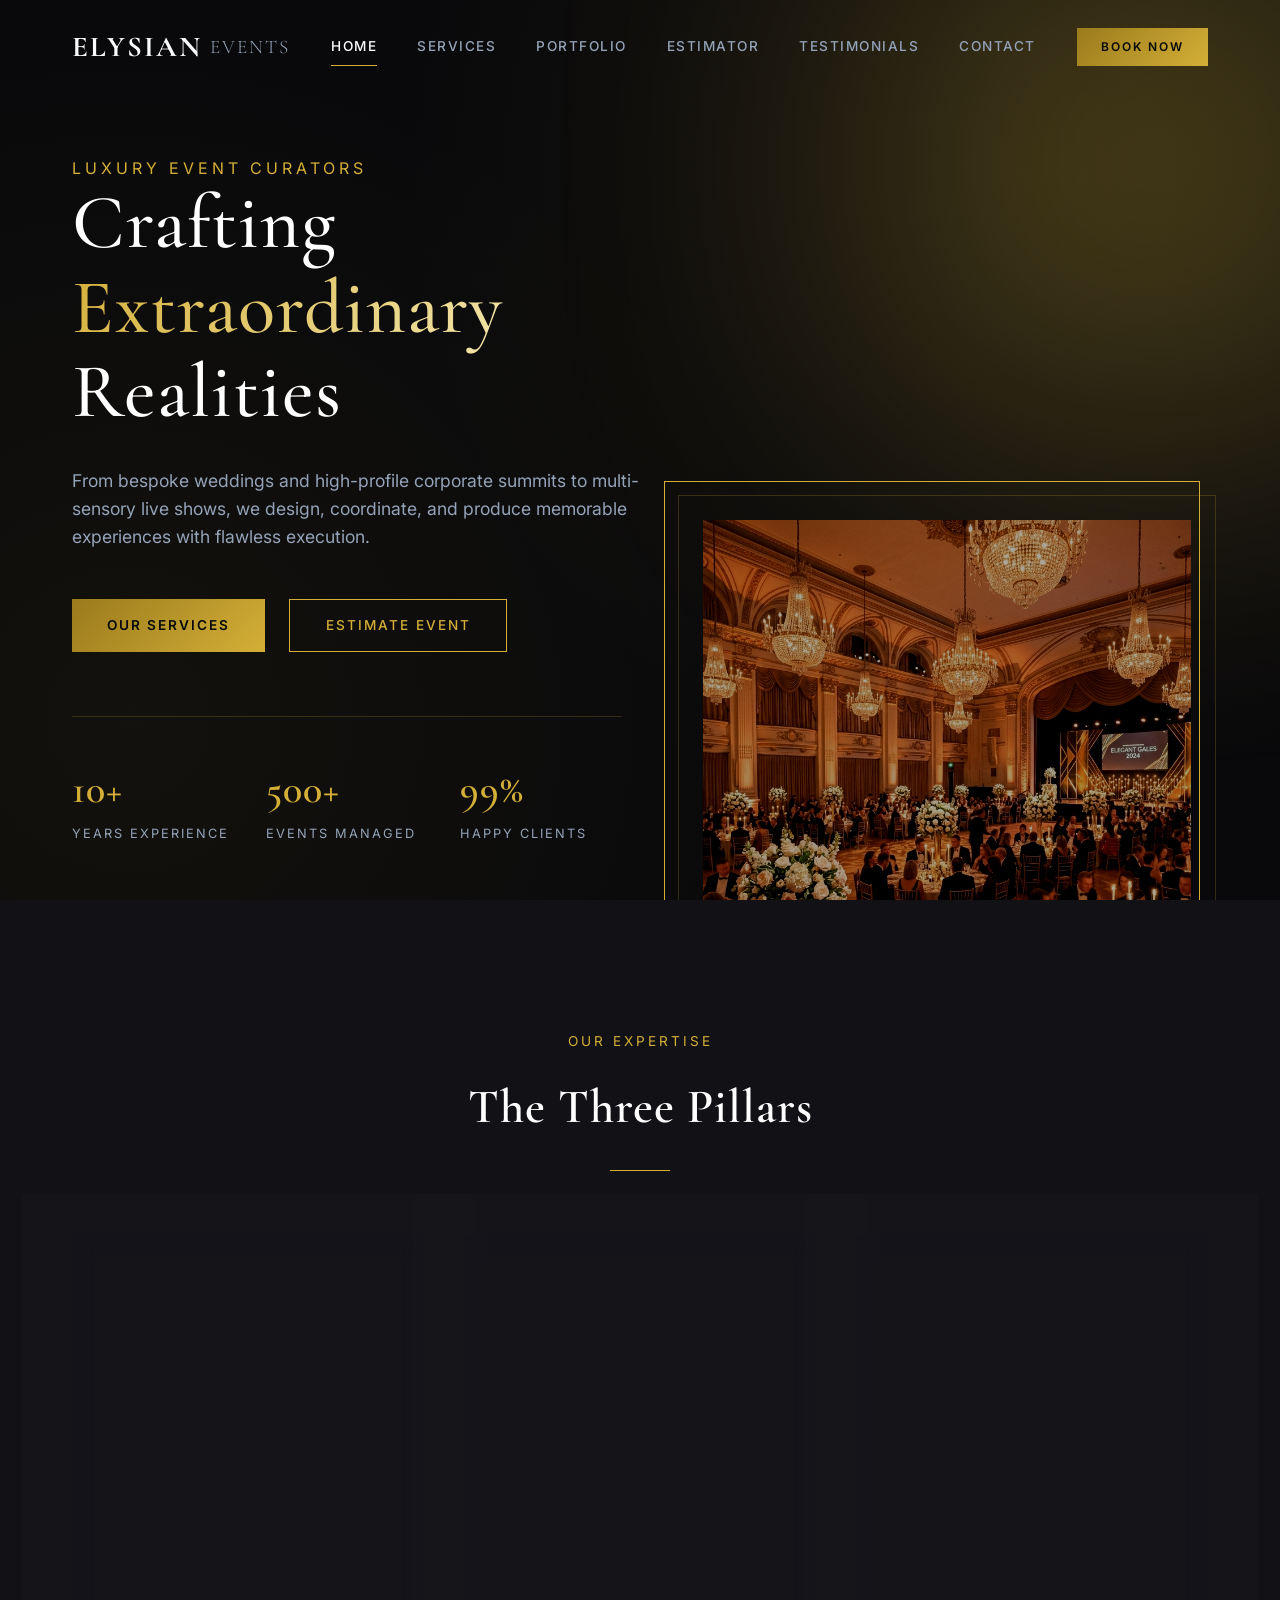
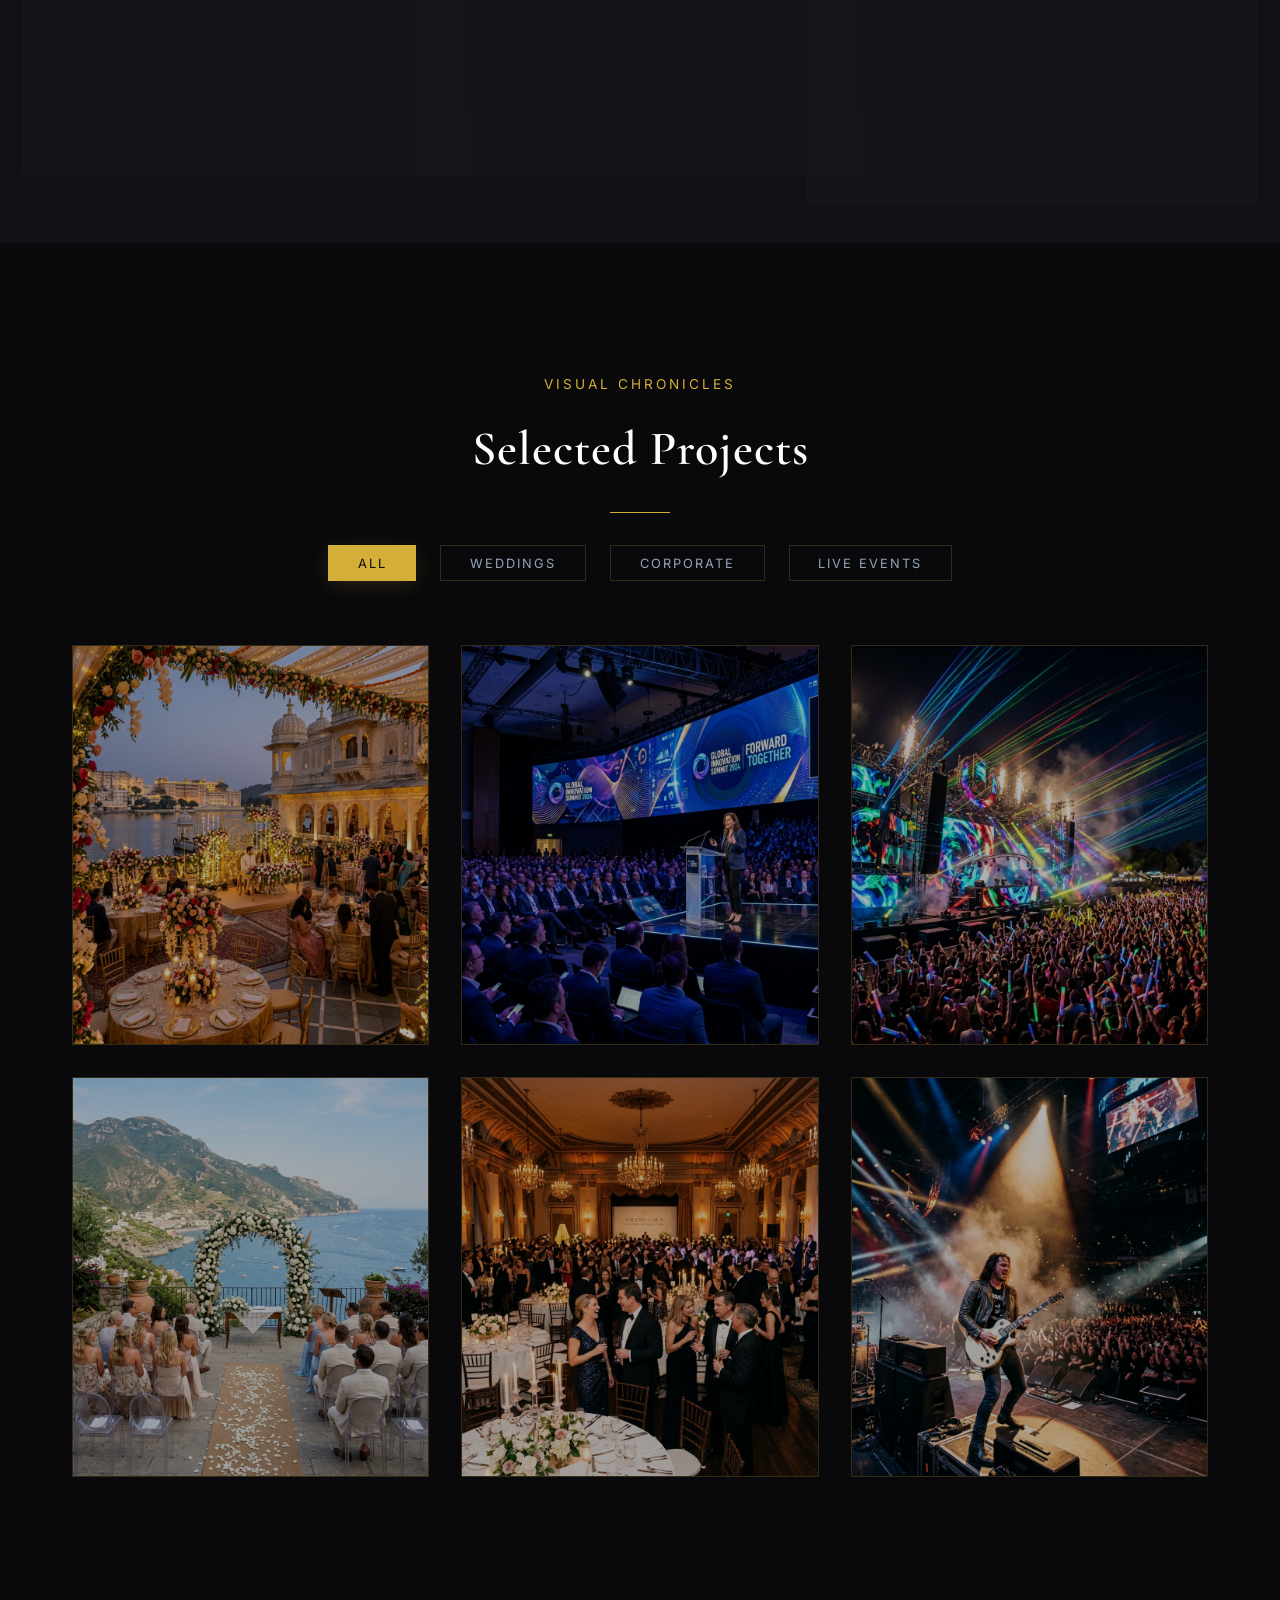
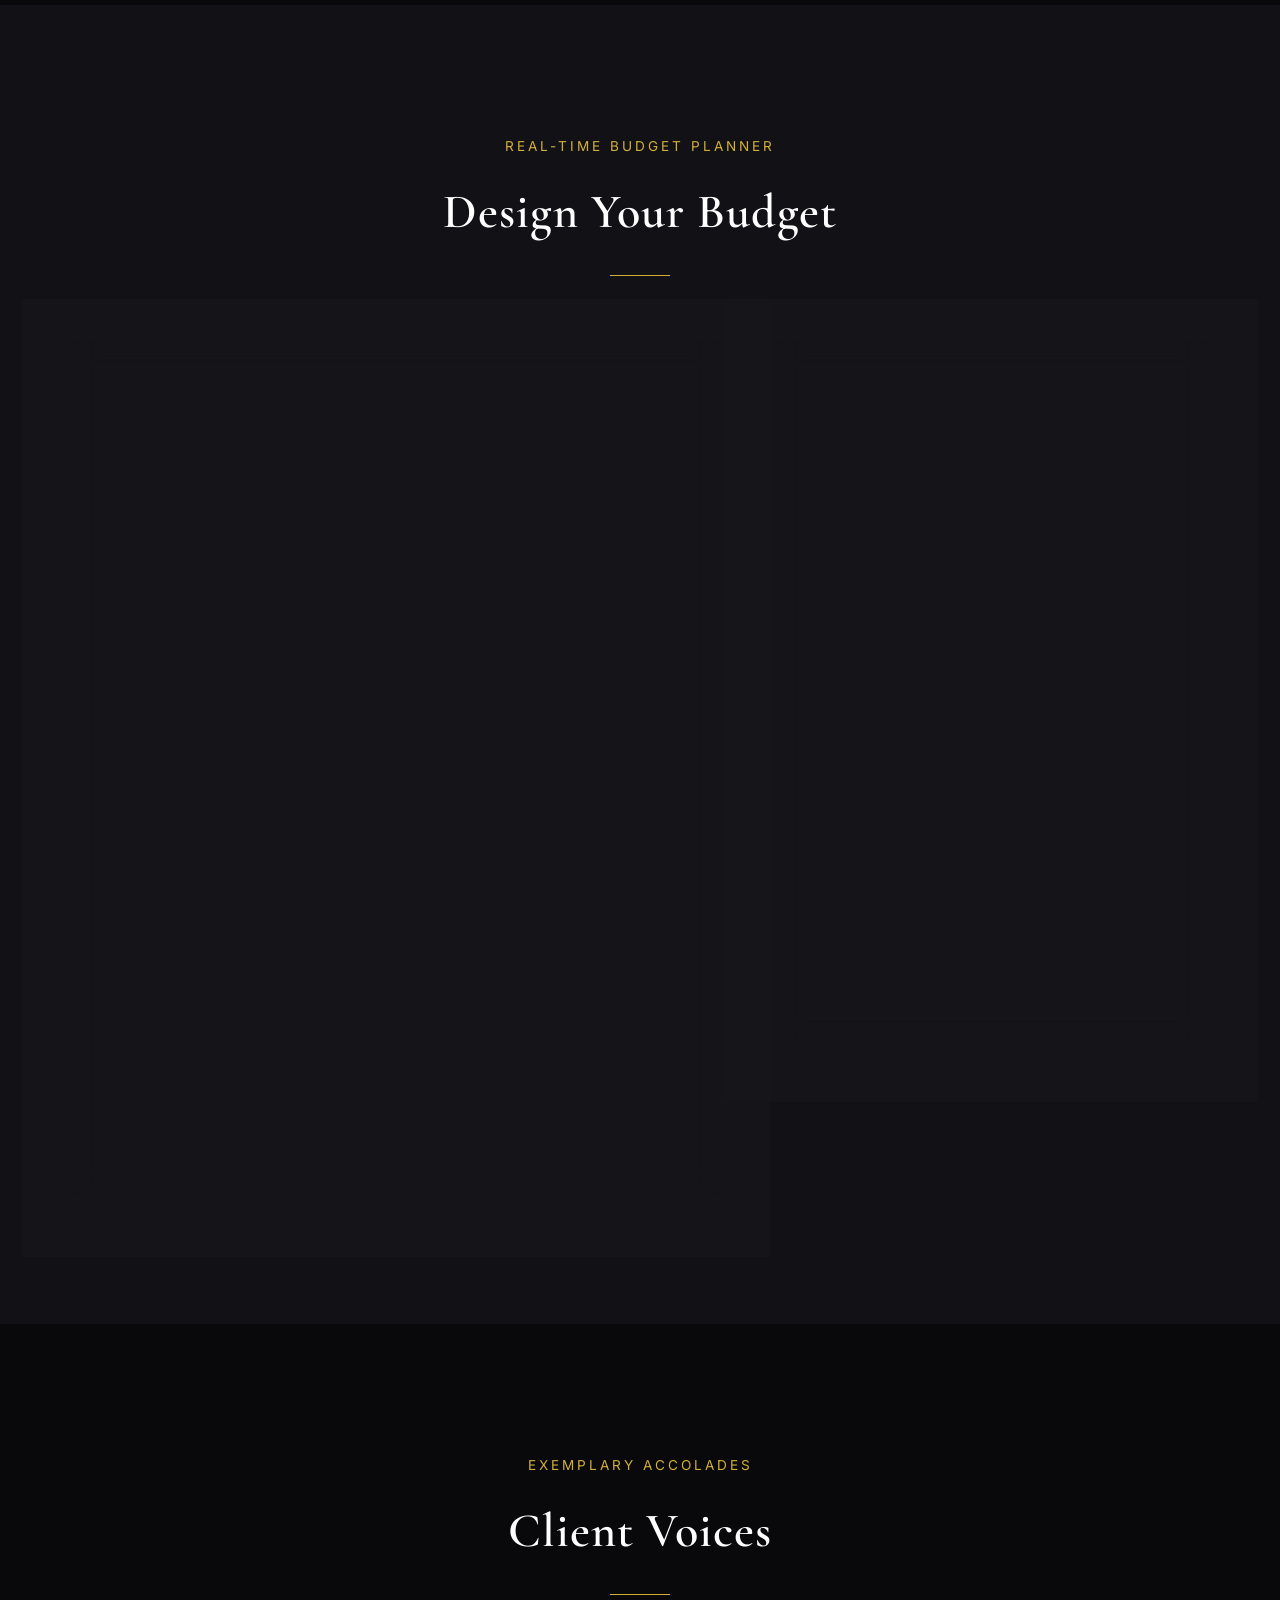
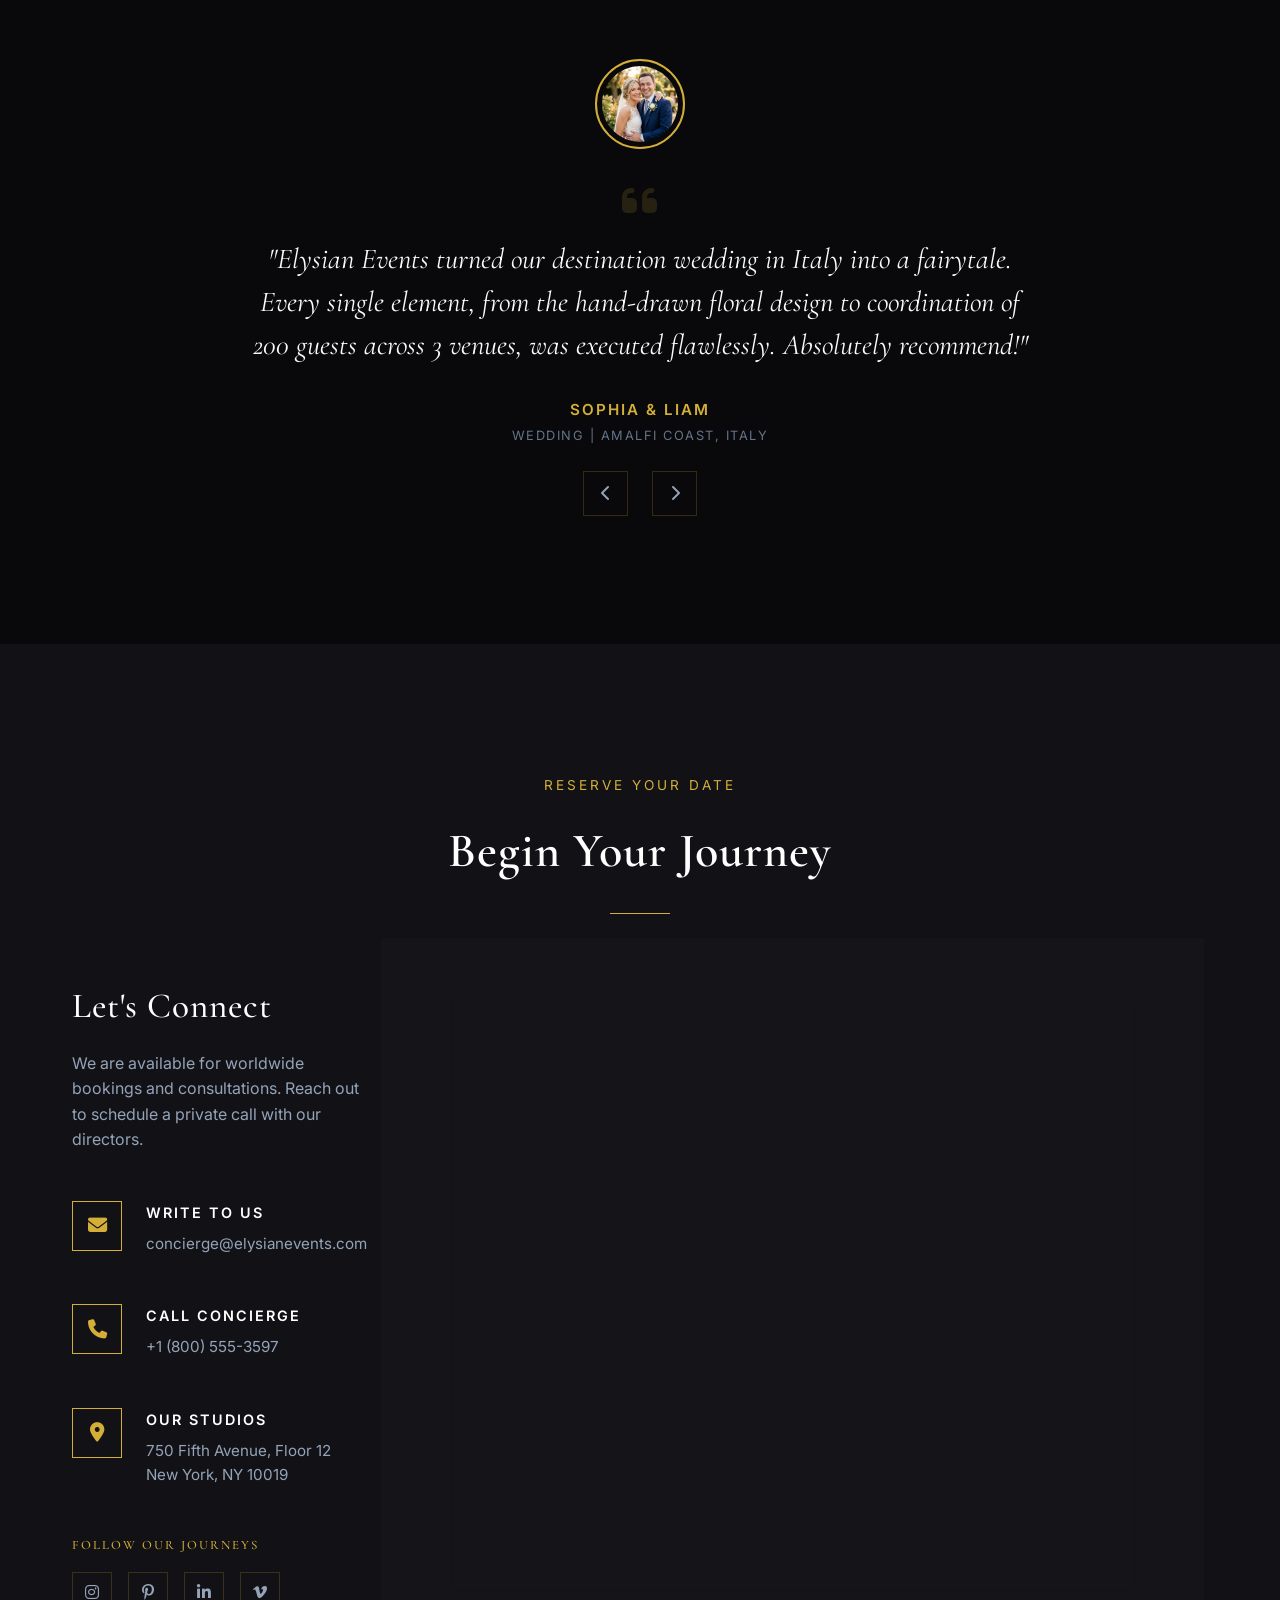
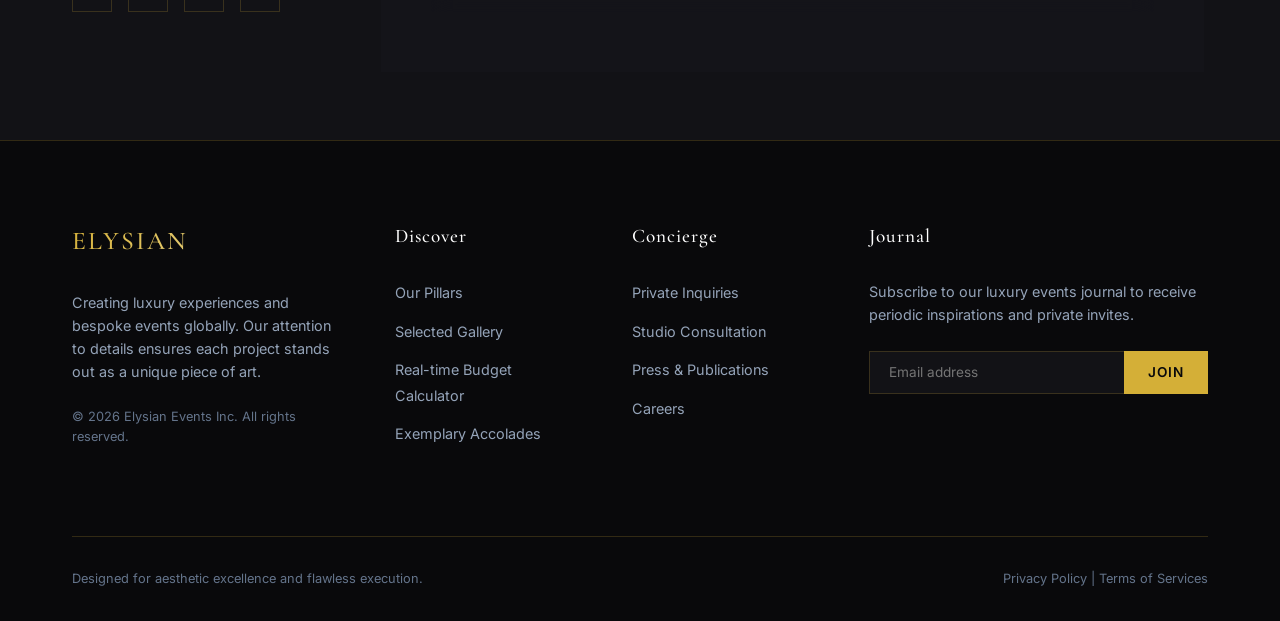
==== index.html @ 03d83622 "Initial commit of wedding website" ====
<!DOCTYPE html>
<html lang="en">
<head>
    <meta charset="UTF-8">
    <meta name="viewport" content="width=device-width, initial-scale=1.0">
    <meta name="description" content="Elysian Events - Premium, luxury event planning and production agency specializing in bespoke weddings, corporate summits, and high-energy live concerts.">
    <meta name="keywords" content="Luxury Wedding Planner, Corporate Event Management, Concert Producer, Live Events Agency, Event Planner, Premium Weddings">
    <meta name="author" content="Elysian Events">
    <title>Elysian Events | Luxury Event Production & Planning Agency</title>
    <!-- Font Awesome for premium icons -->
    <link rel="stylesheet" href="https://cdnjs.cloudflare.com/ajax/libs/font-awesome/6.4.0/css/all.min.css">
    <!-- Local CSS link -->
    <link rel="stylesheet" href="styles.css">
</head>
<body>

    <!-- 1. NAVIGATION BAR -->
    <nav class="navbar" id="main-navbar">
        <div class="container">
            <a href="#home" class="logo" id="nav-logo">
                ELYSIAN <span>EVENTS</span>
            </a>
            
            <div class="nav-links" id="desktop-nav-links">
                <a href="#home" class="nav-item active">Home</a>
                <a href="#services" class="nav-item">Services</a>
                <a href="#portfolio" class="nav-item">Portfolio</a>
                <a href="#estimator" class="nav-item">Estimator</a>
                <a href="#testimonials" class="nav-item">Testimonials</a>
                <a href="#contact" class="nav-item">Contact</a>
            </div>
            
            <div class="nav-actions">
                <a href="#contact" class="btn btn-primary" style="padding: 0.6rem 1.5rem; font-size: 0.75rem;" id="nav-cta-btn">Book Now</a>
                <div class="mobile-toggle" id="hamburger-menu" aria-label="Toggle Navigation Menu">
                    <span></span>
                    <span></span>
                    <span></span>
                </div>
            </div>
        </div>
    </nav>

    <!-- Mobile Menu Drawer Overlay -->
    <div class="nav-menu-mobile" id="mobile-menu-drawer">
        <a href="#home" class="mobile-nav-item">Home</a>
        <a href="#services" class="mobile-nav-item">Services</a>
        <a href="#portfolio" class="mobile-nav-item">Portfolio</a>
        <a href="#estimator" class="mobile-nav-item">Estimator</a>
        <a href="#testimonials" class="mobile-nav-item">Testimonials</a>
        <a href="#contact" class="mobile-nav-item">Contact</a>
    </div>

    <!-- 2. HERO SECTION -->
    <header id="home" class="hero">
        <div class="container">
            <div class="hero-content fade-in" id="hero-content-block">
                <span class="hero-subtitle">Luxury Event Curators</span>
                <h1 class="hero-title">Crafting <span class="gold-text">Extraordinary</span> Realities</h1>
                <p class="hero-description">
                    From bespoke weddings and high-profile corporate summits to multi-sensory live shows, we design, coordinate, and produce memorable experiences with flawless execution.
                </p>
                <div class="hero-buttons">
                    <a href="#services" class="btn btn-primary" id="hero-cta-explore">Our Services</a>
                    <a href="#estimator" class="btn btn-secondary" id="hero-cta-estimate">Estimate Event</a>
                </div>
                
                <!-- Stats Row -->
                <div class="stats-row">
                    <div class="stat-item">
                        <h3>10+</h3>
                        <p>Years Experience</p>
                    </div>
                    <div class="stat-item">
                        <h3>500+</h3>
                        <p>Events Managed</p>
                    </div>
                    <div class="stat-item">
                        <h3>99%</h3>
                        <p>Happy Clients</p>
                    </div>
                </div>
            </div>
        </div>
        
        <!-- Hero visual container -->
        <div class="hero-visual fade-in" id="hero-showcase">
            <div class="hero-img-container">
                <img src="assets/hero_event.jpg" alt="Elysian Luxury Event Production" id="hero-visual-img">
            </div>
        </div>
    </header>

    <!-- 3. SERVICES SECTION -->
    <section id="services" class="services-section section-padding">
        <div class="container">
            <div class="text-center fade-in">
                <span class="section-subtitle">Our Expertise</span>
                <h2 class="section-title">The Three Pillars</h2>
            </div>
            
            <div class="services-grid">
                <!-- weddings -->
                <div class="service-card glass-panel fade-in" id="service-card-weddings">
                    <div>
                        <div class="service-icon"><i class="fa-solid fa-gem"></i></div>
                        <h3>Bespoke Weddings</h3>
                        <p>Immersive, grand, and intimate love stories told through luxury decor, premium catering, and seamless orchestrations designed for your unique moments.</p>
                        <ul class="service-features">
                            <li><i class="fa-solid fa-check"></i> Destination Weddings Planning</li>
                            <li><i class="fa-solid fa-check"></i> Thematic Floral Design & Decor</li>
                            <li><i class="fa-solid fa-check"></i> Vendor & Entertainment Curation</li>
                        </ul>
                    </div>
                    <a href="#contact" class="service-link">Inquire <i class="fa-solid fa-arrow-right"></i></a>
                </div>

                <!-- corporate -->
                <div class="service-card glass-panel fade-in" id="service-card-corporate">
                    <div>
                        <div class="service-icon"><i class="fa-solid fa-briefcase"></i></div>
                        <h3>Corporate Summits</h3>
                        <p>Refining brand presence with high-impact, technologically advanced corporate events, retreats, summits, product launches, and award ceremonies.</p>
                        <ul class="service-features">
                            <li><i class="fa-solid fa-check"></i> Award Shows & Galas</li>
                            <li><i class="fa-solid fa-check"></i> Tech Summits & Global Launches</li>
                            <li><i class="fa-solid fa-check"></i> VIP C-Suite Retreater Curation</li>
                        </ul>
                    </div>
                    <a href="#contact" class="service-link">Inquire <i class="fa-solid fa-arrow-right"></i></a>
                </div>

                <!-- live events -->
                <div class="service-card glass-panel fade-in" id="service-card-live">
                    <div>
                        <div class="service-icon"><i class="fa-solid fa-guitar"></i></div>
                        <h3>Live Concerts & Festivals</h3>
                        <p>High-octane, multi-sensory experiences. From international concerts and festival grounds to public art showcases and dynamic fan meetups.</p>
                        <ul class="service-features">
                            <li><i class="fa-solid fa-check"></i> Multi-tier Stage & Sound Design</li>
                            <li><i class="fa-solid fa-check"></i> Crowd & Artist Management</li>
                            <li><i class="fa-solid fa-check"></i> Pyrotechnics & Visual Graphics</li>
                        </ul>
                    </div>
                    <a href="#contact" class="service-link">Inquire <i class="fa-solid fa-arrow-right"></i></a>
                </div>
            </div>
        </div>
    </section>

    <!-- 4. PORTFOLIO GALLERY -->
    <section id="portfolio" class="portfolio-section section-padding">
        <div class="container">
            <div class="text-center fade-in">
                <span class="section-subtitle">Visual Chronicles</span>
                <h2 class="section-title">Selected Projects</h2>
            </div>
            
            <!-- Filters -->
            <div class="portfolio-filters fade-in" id="portfolio-filters-container">
                <button class="filter-btn active" data-filter="all" id="btn-filter-all">All</button>
                <button class="filter-btn" data-filter="weddings" id="btn-filter-weddings">Weddings</button>
                <button class="filter-btn" data-filter="corporate" id="btn-filter-corporate">Corporate</button>
                <button class="filter-btn" data-filter="live" id="btn-filter-live">Live Events</button>
            </div>
            
            <!-- Grid -->
            <div class="portfolio-grid fade-in" id="portfolio-gallery-grid">
                <!-- Item 1: Wedding -->
                <div class="portfolio-item" data-category="weddings" id="portfolio-item-1">
                    <img src="assets/portfolio_wedding_1.jpg" alt="Classic Royal Palace Wedding">
                    <div class="portfolio-overlay">
                        <span class="portfolio-category">Weddings</span>
                        <h3 class="portfolio-title">A Royal Affair</h3>
                        <p class="portfolio-details">Palace Wedding | Udaipur, India</p>
                    </div>
                </div>

                <!-- Item 2: Corporate -->
                <div class="portfolio-item" data-category="corporate" id="portfolio-item-2">
                    <img src="assets/portfolio_corp_1.jpg" alt="Interactive Corporate Tech Summit">
                    <div class="portfolio-overlay">
                        <span class="portfolio-category">Corporate</span>
                        <h3 class="portfolio-title">NextGen Summit</h3>
                        <p class="portfolio-details">Product Launch | San Francisco, CA</p>
                    </div>
                </div>

                <!-- Item 3: Live Event -->
                <div class="portfolio-item" data-category="live" id="portfolio-item-3">
                    <img src="assets/portfolio_live_1.jpg" alt="Outdoor Arena Electronic Concert">
                    <div class="portfolio-overlay">
                        <span class="portfolio-category">Live Events</span>
                        <h3 class="portfolio-title">Elysian Arena</h3>
                        <p class="portfolio-details">Electronic Music Festival | London, UK</p>
                    </div>
                </div>

                <!-- Item 4: Wedding -->
                <div class="portfolio-item" data-category="weddings" id="portfolio-item-4">
                    <img src="assets/portfolio_wedding_2.jpg" alt="Coastal Luxury Glassmorphic Wedding Setup">
                    <div class="portfolio-overlay">
                        <span class="portfolio-category">Weddings</span>
                        <h3 class="portfolio-title">Coastal Whispers</h3>
                        <p class="portfolio-details">Beach Wedding | Amalfi Coast, Italy</p>
                    </div>
                </div>

                <!-- Item 5: Corporate -->
                <div class="portfolio-item" data-category="corporate" id="portfolio-item-5">
                    <img src="assets/portfolio_corp_2.jpg" alt="Black-Tie Charity Gala Event Details">
                    <div class="portfolio-overlay">
                        <span class="portfolio-category">Corporate</span>
                        <h3 class="portfolio-title">Apex Charity Gala</h3>
                        <p class="portfolio-details">Annual Fundraiser | New York, NY</p>
                    </div>
                </div>

                <!-- Item 6: Live Event -->
                <div class="portfolio-item" data-category="live" id="portfolio-item-6">
                    <img src="assets/portfolio_live_2.jpg" alt="Indoor Arena Rock Concert Soundstage">
                    <div class="portfolio-overlay">
                        <span class="portfolio-category">Live Events</span>
                        <h3 class="portfolio-title">Symphony of Rock</h3>
                        <p class="portfolio-details">Arena Concert | Tokyo, Japan</p>
                    </div>
                </div>
            </div>
        </div>
    </section>

    <!-- 5. INTERACTIVE EVENT CALCULATOR -->
    <section id="estimator" class="calculator-section section-padding">
        <div class="container">
            <div class="text-center fade-in">
                <span class="section-subtitle">Real-time Budget Planner</span>
                <h2 class="section-title">Design Your Budget</h2>
            </div>
            
            <div class="calc-wrapper">
                <!-- Inputs Form -->
                <div class="calc-form glass-panel fade-in" id="event-calculator-form">
                    
                    <!-- 1. Select Event Type -->
                    <div class="calc-group">
                        <label class="calc-label">Choose Event Category</label>
                        <div class="event-type-grid">
                            <label class="radio-card selected" id="label-calc-wedding">
                                <input type="radio" name="event-type" value="wedding" checked id="calc-radio-wedding">
                                <div class="radio-card-content">
                                    <i class="fa-solid fa-heart"></i>
                                    <span>Wedding</span>
                                </div>
                            </label>
                            
                            <label class="radio-card" id="label-calc-corporate">
                                <input type="radio" name="event-type" value="corporate" id="calc-radio-corporate">
                                <div class="radio-card-content">
                                    <i class="fa-solid fa-briefcase"></i>
                                    <span>Corporate</span>
                                </div>
                            </label>
                            
                            <label class="radio-card" id="label-calc-live">
                                <input type="radio" name="event-type" value="live" id="calc-radio-live">
                                <div class="radio-card-content">
                                    <i class="fa-solid fa-music"></i>
                                    <span>Live Event</span>
                                </div>
                            </label>
                        </div>
                    </div>
                    
                    <!-- 2. Guest Count Slider -->
                    <div class="calc-group">
                        <div class="slider-container">
                            <div class="slider-val-wrapper">
                                <label class="calc-label" style="margin-bottom: 0;">Expected Guest Attendance</label>
                                <span class="slider-value"><span id="guest-count-output">150</span> Guests</span>
                            </div>
                            <input type="range" class="calc-range" id="guest-slider" min="50" max="2000" step="50" value="150">
                        </div>
                    </div>
                    
                    <!-- 3. Services / Add-ons -->
                    <div class="calc-group">
                        <label class="calc-label">Include Additional Services</label>
                        <div class="addons-grid">
                            
                            <label class="checkbox-card checked" id="label-addon-decor">
                                <input type="checkbox" checked value="decor" id="addon-decor">
                                <div class="checkbox-card-content">
                                    <span class="title">Bespoke Decor & Floral styling</span>
                                    <span class="price-hint">Base + $50/guest</span>
                                </div>
                            </label>

                            <label class="checkbox-card checked" id="label-addon-catering">
                                <input type="checkbox" checked value="catering" id="addon-catering">
                                <div class="checkbox-card-content">
                                    <span class="title">Gourmet Catering & Mixology</span>
                                    <span class="price-hint">$90/guest</span>
                                </div>
                            </label>

                            <label class="checkbox-card" id="label-addon-av">
                                <input type="checkbox" value="av" id="addon-av">
                                <div class="checkbox-card-content">
                                    <span class="title">Premium AV, Sound & Stage FX</span>
                                    <span class="price-hint">Flat $12,000</span>
                                </div>
                            </label>

                            <label class="checkbox-card" id="label-addon-artists">
                                <input type="checkbox" value="artists" id="addon-artists">
                                <div class="checkbox-card-content">
                                    <span class="title">Entertainment & Guest Artists</span>
                                    <span class="price-hint">Flat $18,000</span>
                                </div>
                            </label>

                            <label class="checkbox-card" id="label-addon-media">
                                <input type="checkbox" value="media" id="addon-media">
                                <div class="checkbox-card-content">
                                    <span class="title">Cinematic Videography & Live Stream</span>
                                    <span class="price-hint">Flat $6,000</span>
                                </div>
                            </label>

                            <label class="checkbox-card" id="label-addon-planning">
                                <input type="checkbox" value="planning" id="addon-planning">
                                <div class="checkbox-card-content">
                                    <span class="title">On-site Day Coordinators</span>
                                    <span class="price-hint">Flat $4,000</span>
                                </div>
                            </label>

                        </div>
                    </div>

                </div>
                
                <!-- Results Card -->
                <div class="calc-results glass-panel fade-in" id="calculator-results-card">
                    <div class="results-header">
                        <h4>Estimated Proposal</h4>
                        <p>Custom tailored package estimate</p>
                        <div class="estimate-price" id="calc-total-display">$28,500</div>
                        <p class="price-disclaimer">*Note: This is a professional rough estimate. Final prices may vary based on exact vendor sourcing and location availability.</p>
                    </div>
                    
                    <div class="results-breakdown">
                        <div class="breakdown-item">
                            <span>Base Event Management Fees</span>
                            <span id="calc-base-display">$15,000</span>
                        </div>
                        <div class="breakdown-item">
                            <span>Guest Service Costs</span>
                            <span id="calc-guest-display">$13,500</span>
                        </div>
                        <div class="breakdown-item">
                            <span>Flat-Rate Service Addons</span>
                            <span id="calc-flat-display">$0</span>
                        </div>
                        <div class="breakdown-item total">
                            <span>Estimated Total Budget</span>
                            <span id="calc-breakdown-total">$28,500</span>
                        </div>
                    </div>
                    
                    <a href="#contact" class="btn btn-primary text-center" style="width: 100%;" id="calc-cta-btn">Lock This Proposal</a>
                </div>
            </div>
        </div>
    </section>

    <!-- 6. TESTIMONIALS SECTION -->
    <section id="testimonials" class="testimonials-section section-padding">
        <div class="container">
            <div class="text-center fade-in">
                <span class="section-subtitle">Exemplary Accolades</span>
                <h2 class="section-title">Client Voices</h2>
            </div>
            
            <div class="testimonials-slider fade-in" id="testimonials-carousel">
                <!-- Slide 1 -->
                <div class="testimonial-slide active" id="slide-1">
                    <img src="assets/client_1.jpg" alt="Sophia & Liam - Wedding Clients" class="client-img">
                    <i class="fa-solid fa-quote-left quote-icon"></i>
                    <p class="testimonial-text">
                        "Elysian Events turned our destination wedding in Italy into a fairytale. Every single element, from the hand-drawn floral design to coordination of 200 guests across 3 venues, was executed flawlessly. Absolutely recommend!"
                    </p>
                    <div class="client-info">
                        <h4>Sophia &amp; Liam</h4>
                        <p>Wedding | Amalfi Coast, Italy</p>
                    </div>
                </div>

                <!-- Slide 2 -->
                <div class="testimonial-slide" id="slide-2">
                    <img src="assets/client_2.jpg" alt="Marcus Vane - CEO, tech enterprise" class="client-img">
                    <i class="fa-solid fa-quote-left quote-icon"></i>
                    <p class="testimonial-text">
                        "For our global product launch, precision was non-negotiable. The technical integration, crowd flow management, and stage setups were world-class. Elysian is our default choice for corporate events."
                    </p>
                    <div class="client-info">
                        <h4>Marcus Vane</h4>
                        <p>CEO, VeloTech | San Francisco</p>
                    </div>
                </div>

                <!-- Slide 3 -->
                <div class="testimonial-slide" id="slide-3">
                    <img src="assets/client_3.jpg" alt="Elena Rostova - Producer, Music Fest" class="client-img">
                    <i class="fa-solid fa-quote-left quote-icon"></i>
                    <p class="testimonial-text">
                        "Managing the artist line-ups, security details, and soundstages for a crowd of 15,000 would have been impossible without Elysian. Their operations team is incredibly proactive under high pressure."
                    </p>
                    <div class="client-info">
                        <h4>Elena Rostova</h4>
                        <p>Festival Director | London, UK</p>
                    </div>
                </div>
            </div>
            
            <!-- Controls -->
            <div class="slider-controls fade-in">
                <button class="slider-btn" id="testimonial-prev-btn" aria-label="Previous Review">
                    <i class="fa-solid fa-chevron-left"></i>
                </button>
                <button class="slider-btn" id="testimonial-next-btn" aria-label="Next Review">
                    <i class="fa-solid fa-chevron-right"></i>
                </button>
            </div>
        </div>
    </section>

    <!-- 7. BOOKING & INQUIRY FORM -->
    <section id="contact" class="contact-section section-padding">
        <div class="container">
            <div class="text-center fade-in">
                <span class="section-subtitle">Reserve Your Date</span>
                <h2 class="section-title">Begin Your Journey</h2>
            </div>
            
            <div class="contact-grid">
                <!-- Info Column -->
                <div class="contact-info fade-in" id="contact-details">
                    <div>
                        <h3 style="font-size: 2.2rem; margin-bottom: 1rem;">Let's Connect</h3>
                        <p style="color: var(--text-secondary);">We are available for worldwide bookings and consultations. Reach out to schedule a private call with our directors.</p>
                    </div>
                    
                    <div class="info-item">
                        <div class="info-icon"><i class="fa-solid fa-envelope"></i></div>
                        <div class="info-content">
                            <h4>Write to Us</h4>
                            <p><a href="mailto:concierge@elysianevents.com">concierge@elysianevents.com</a></p>
                        </div>
                    </div>

                    <div class="info-item">
                        <div class="info-icon"><i class="fa-solid fa-phone"></i></div>
                        <div class="info-content">
                            <h4>Call Concierge</h4>
                            <p><a href="tel:+18005553597">+1 (800) 555-3597</a></p>
                        </div>
                    </div>

                    <div class="info-item">
                        <div class="info-icon"><i class="fa-solid fa-location-dot"></i></div>
                        <div class="info-content">
                            <h4>Our Studios</h4>
                            <p>750 Fifth Avenue, Floor 12<br>New York, NY 10019</p>
                        </div>
                    </div>
                    
                    <div>
                        <h4 style="font-size: 0.8rem; text-transform: uppercase; letter-spacing: 2px; color: var(--gold); margin-bottom: 1rem;">Follow Our Journeys</h4>
                        <div class="social-links">
                            <a href="#" class="social-btn"><i class="fa-brands fa-instagram"></i></a>
                            <a href="#" class="social-btn"><i class="fa-brands fa-pinterest-p"></i></a>
                            <a href="#" class="social-btn"><i class="fa-brands fa-linkedin-in"></i></a>
                            <a href="#" class="social-btn"><i class="fa-brands fa-vimeo-v"></i></a>
                        </div>
                    </div>
                </div>
                
                <!-- Form Column -->
                <form class="contact-form glass-panel fade-in" id="booking-contact-form">
                    <div class="form-grid">
                        <div class="form-group">
                            <label for="contact-name">Full Name</label>
                            <input type="text" id="contact-name" class="form-control" placeholder="E.g., Charlotte Hayes" required>
                        </div>
                        
                        <div class="form-group">
                            <label for="contact-email">Email Address</label>
                            <input type="email" id="contact-email" class="form-control" placeholder="E.g., charlotte@example.com" required>
                        </div>

                        <div class="form-group">
                            <label for="contact-category">Event Category</label>
                            <select id="contact-category" class="form-control" required style="background-color: var(--bg-primary);">
                                <option value="" disabled selected>Select event category...</option>
                                <option value="wedding">Bespoke Wedding</option>
                                <option value="corporate">Corporate Summit</option>
                                <option value="live">Live Concert / Festival</option>
                                <option value="other">Other Unique Celebration</option>
                            </select>
                        </div>

                        <div class="form-group">
                            <label for="contact-date">Preferred Date</label>
                            <input type="date" id="contact-date" class="form-control" required>
                        </div>

                        <div class="form-group full-width">
                            <label for="contact-notes">Share Your Vision (Optional)</label>
                            <textarea id="contact-notes" class="form-control" placeholder="Tell us more about the size, location, theme, or any custom wishes you have..."></textarea>
                        </div>
                    </div>
                    
                    <button type="submit" class="btn btn-primary" style="width: 100%;" id="btn-submit-form">Send Concierge Inquiry</button>
                </form>
            </div>
        </div>
    </section>

    <!-- 8. FOOTER -->
    <footer class="footer">
        <div class="container">
            <div class="footer-grid">
                <div class="footer-col">
                    <h4 class="gold-text" style="font-size: 1.6rem; letter-spacing: 2px;">ELYSIAN</h4>
                    <p>Creating luxury experiences and bespoke events globally. Our attention to details ensures each project stands out as a unique piece of art.</p>
                    <p style="font-size: 0.8rem; color: var(--text-muted);">&copy; 2026 Elysian Events Inc. All rights reserved.</p>
                </div>
                
                <div class="footer-col">
                    <h4>Discover</h4>
                    <ul class="footer-links">
                        <li><a href="#services">Our Pillars</a></li>
                        <li><a href="#portfolio">Selected Gallery</a></li>
                        <li><a href="#estimator">Real-time Budget Calculator</a></li>
                        <li><a href="#testimonials">Exemplary Accolades</a></li>
                    </ul>
                </div>
                
                <div class="footer-col">
                    <h4>Concierge</h4>
                    <ul class="footer-links">
                        <li><a href="#contact">Private Inquiries</a></li>
                        <li><a href="#contact">Studio Consultation</a></li>
                        <li><a href="#">Press &amp; Publications</a></li>
                        <li><a href="#">Careers</a></li>
                    </ul>
                </div>
                
                <div class="footer-col">
                    <h4>Journal</h4>
                    <p>Subscribe to our luxury events journal to receive periodic inspirations and private invites.</p>
                    <form class="newsletter-form" id="footer-newsletter-form">
                        <input type="email" placeholder="Email address" required id="newsletter-email">
                        <button type="submit">Join</button>
                    </form>
                </div>
            </div>
            
            <div class="footer-bottom">
                <p>Designed for aesthetic excellence and flawless execution.</p>
                <p>Privacy Policy | Terms of Services</p>
            </div>
        </div>
    </footer>

    <!-- Local JavaScript link -->
    <script src="app.js"></script>
</body>
</html>
---- styles.css ----
/* 
   Elysian Events - Premium Design System & Stylesheet
   Luxury Dark Mode & Gold Accent Palette
*/

@import url('https://fonts.googleapis.com/css2?family=Cormorant+Garamond:ital,wght@0,300;0,400;0,500;0,600;0,700;1,400&family=Inter:wght@300;400;500;600;700&display=swap');

:root {
    /* Color Palette */
    --bg-primary: #09090b;
    --bg-secondary: #121216;
    --bg-card: rgba(22, 22, 28, 0.65);
    --bg-card-hover: rgba(28, 28, 36, 0.85);
    
    --gold: #d4af37;
    --gold-bright: #f3e5ab;
    --gold-dark: #9a7b1c;
    --gold-muted: rgba(212, 175, 55, 0.15);
    --gold-glow: rgba(212, 175, 55, 0.35);

    --text-primary: #f8fafc;
    --text-secondary: #94a3b8;
    --text-muted: #64748b;
    
    --white: #ffffff;
    --border-color: rgba(212, 175, 55, 0.2);
    --border-hover: rgba(212, 175, 55, 0.4);
    
    --shadow-main: 0 10px 40px -10px rgba(0, 0, 0, 0.7);
    --shadow-gold: 0 4px 20px rgba(212, 175, 55, 0.15);
    
    /* Fonts */
    --font-heading: 'Cormorant Garamond', serif;
    --font-body: 'Inter', sans-serif;
    
    /* System Spaces & Transitions */
    --transition-smooth: all 0.4s cubic-bezier(0.25, 1, 0.5, 1);
    --transition-fast: all 0.2s ease;
}

/* ----------------------------------------------------
   1. RESET & GENERAL STYLES
---------------------------------------------------- */
* {
    margin: 0;
    padding: 0;
    box-sizing: border-box;
    scroll-behavior: smooth;
}

body {
    background-color: var(--bg-primary);
    color: var(--text-primary);
    font-family: var(--font-body);
    line-height: 1.6;
    overflow-x: hidden;
    -webkit-font-smoothing: antialiased;
}

h1, h2, h3, h4, h5, h6 {
    font-family: var(--font-heading);
    font-weight: 500;
    letter-spacing: 1px;
    color: var(--white);
}

a {
    text-decoration: none;
    color: inherit;
    transition: var(--transition-fast);
}

ul {
    list-style: none;
}

img {
    max-width: 100%;
    height: auto;
    display: block;
}

input, select, textarea, button {
    font-family: inherit;
    font-size: inherit;
    outline: none;
    background: none;
    border: none;
}

/* ----------------------------------------------------
   2. UTILITIES & HELPER CLASSES
---------------------------------------------------- */
.container {
    width: 100%;
    max-width: 1200px;
    margin: 0 auto;
    padding: 0 2rem;
}

.section-padding {
    padding: 8rem 0;
}

.text-center {
    text-align: center;
}

.gold-text {
    color: var(--gold);
    background: linear-gradient(135deg, var(--gold) 0%, var(--gold-bright) 100%);
    -webkit-background-clip: text;
    -webkit-text-fill-color: transparent;
}

.section-subtitle {
    font-family: var(--font-body);
    font-size: 0.85rem;
    text-transform: uppercase;
    letter-spacing: 3px;
    color: var(--gold);
    margin-bottom: 1rem;
    display: inline-block;
}

.section-title {
    font-size: 3rem;
    margin-bottom: 2rem;
    position: relative;
    font-weight: 600;
}

.section-title::after {
    content: '';
    display: block;
    width: 60px;
    height: 1px;
    background: var(--gold);
    margin: 1.5rem auto 0;
}

.section-title.left-align::after {
    margin: 1.5rem 0 0;
}

/* Glassmorphism utility */
.glass-panel {
    background: var(--bg-card);
    backdrop-filter: blur(12px);
    -webkit-backdrop-filter: blur(12px);
    border: 1px solid var(--border-color);
    box-shadow: var(--shadow-main);
    transition: var(--transition-smooth);
}

.glass-panel:hover {
    border-color: var(--border-hover);
    background: var(--bg-card-hover);
    transform: translateY(-5px);
}

/* Premium Buttons */
.btn {
    display: inline-flex;
    align-items: center;
    justify-content: center;
    padding: 0.9rem 2.2rem;
    font-size: 0.85rem;
    font-weight: 500;
    text-transform: uppercase;
    letter-spacing: 2px;
    border-radius: 0;
    cursor: pointer;
    position: relative;
    transition: var(--transition-smooth);
    overflow: hidden;
    z-index: 1;
}

.btn-primary {
    background: linear-gradient(135deg, var(--gold-dark) 0%, var(--gold) 100%);
    color: var(--bg-primary);
    font-weight: 600;
}

.btn-primary::before {
    content: '';
    position: absolute;
    top: 0;
    left: 0;
    width: 100%;
    height: 100%;
    background: linear-gradient(135deg, var(--gold) 0%, var(--gold-bright) 100%);
    opacity: 0;
    z-index: -1;
    transition: var(--transition-smooth);
}

.btn-primary:hover {
    color: var(--bg-primary);
    box-shadow: 0 0 25px var(--gold-glow);
    transform: translateY(-2px);
}

.btn-primary:hover::before {
    opacity: 1;
}

.btn-secondary {
    border: 1px solid var(--gold);
    color: var(--gold);
}

.btn-secondary:hover {
    background: var(--gold);
    color: var(--bg-primary);
    box-shadow: 0 0 20px var(--gold-glow);
    transform: translateY(-2px);
}

/* Scroll Fade In Animation styling */
.fade-in {
    opacity: 0;
    transform: translateY(30px);
    transition: opacity 0.8s ease, transform 0.8s ease;
}

.fade-in.appear {
    opacity: 1;
    transform: translateY(0);
}

/* ----------------------------------------------------
   3. NAVIGATION BAR
---------------------------------------------------- */
.navbar {
    position: fixed;
    top: 0;
    left: 0;
    width: 100%;
    z-index: 1000;
    transition: var(--transition-smooth);
    padding: 1.5rem 0;
    background: transparent;
    border-bottom: 1px solid transparent;
}

.navbar.scrolled {
    padding: 1rem 0;
    background: rgba(9, 9, 11, 0.9);
    backdrop-filter: blur(15px);
    -webkit-backdrop-filter: blur(15px);
    border-bottom: 1px solid var(--border-color);
}

.navbar .container {
    display: flex;
    justify-content: space-between;
    align-items: center;
}

.logo {
    font-family: var(--font-heading);
    font-size: 1.8rem;
    font-weight: 700;
    letter-spacing: 2px;
    display: flex;
    align-items: center;
    gap: 0.5rem;
}

.logo span {
    font-size: 1.2rem;
    font-weight: 300;
    color: var(--text-secondary);
}

.nav-links {
    display: flex;
    gap: 2.5rem;
    align-items: center;
}

.nav-links a {
    font-size: 0.85rem;
    font-weight: 500;
    letter-spacing: 1.5px;
    text-transform: uppercase;
    color: var(--text-secondary);
    position: relative;
    padding: 0.5rem 0;
}

.nav-links a:hover,
.nav-links a.active {
    color: var(--white);
}

.nav-links a::after {
    content: '';
    position: absolute;
    bottom: 0;
    left: 0;
    width: 0;
    height: 1px;
    background: var(--gold);
    transition: var(--transition-smooth);
}

.nav-links a:hover::after,
.nav-links a.active::after {
    width: 100%;
}

.nav-actions {
    display: flex;
    align-items: center;
    gap: 1.5rem;
}

.mobile-toggle {
    display: none;
    flex-direction: column;
    gap: 6px;
    cursor: pointer;
    z-index: 1100;
}

.mobile-toggle span {
    width: 25px;
    height: 2px;
    background-color: var(--white);
    transition: var(--transition-smooth);
}

/* Mobile Toggle Active State */
.mobile-toggle.active span:nth-child(1) {
    transform: rotate(45deg) translate(6px, 6px);
}
.mobile-toggle.active span:nth-child(2) {
    opacity: 0;
}
.mobile-toggle.active span:nth-child(3) {
    transform: rotate(-45deg) translate(5px, -6px);
}

/* ----------------------------------------------------
   4. HERO SECTION
---------------------------------------------------- */
.hero {
    min-height: 100vh;
    display: flex;
    align-items: center;
    position: relative;
    overflow: hidden;
    padding-top: 100px;
    background: radial-gradient(circle at 80% 20%, rgba(212, 175, 55, 0.08) 0%, transparent 50%),
                radial-gradient(circle at 10% 80%, rgba(212, 175, 55, 0.05) 0%, transparent 50%);
}

.hero::before {
    content: '';
    position: absolute;
    width: 500px;
    height: 500px;
    border-radius: 50%;
    background: var(--gold-glow);
    filter: blur(150px);
    top: -10%;
    right: -10%;
    z-index: -1;
    pointer-events: none;
}

.hero-content {
    max-width: 700px;
}

.hero-subtitle {
    font-size: 1rem;
    text-transform: uppercase;
    letter-spacing: 4px;
    color: var(--gold);
    margin-bottom: 1.5rem;
}

.hero-title {
    font-size: 4.8rem;
    line-height: 1.1;
    font-weight: 500;
    margin-bottom: 2rem;
}

.hero-description {
    font-size: 1.1rem;
    color: var(--text-secondary);
    margin-bottom: 3rem;
    max-width: 600px;
}

.hero-buttons {
    display: flex;
    gap: 1.5rem;
    margin-bottom: 4rem;
}

/* Stats Row */
.stats-row {
    display: grid;
    grid-template-columns: repeat(3, 1fr);
    gap: 2rem;
    border-top: 1px solid var(--border-color);
    padding-top: 2.5rem;
    max-width: 550px;
}

.stat-item h3 {
    font-size: 2.5rem;
    font-weight: 600;
    color: var(--gold);
    margin-bottom: 0.2rem;
}

.stat-item p {
    font-size: 0.8rem;
    text-transform: uppercase;
    letter-spacing: 2px;
    color: var(--text-secondary);
}

/* Hero visual image placeholder styling */
.hero-visual {
    position: absolute;
    right: 5%;
    top: 55%;
    transform: translateY(-50%);
    width: 42%;
    height: 70vh;
    border: 1px solid var(--border-color);
    padding: 1.5rem;
    display: flex;
    justify-content: center;
    align-items: center;
    z-index: 1;
}

.hero-img-container {
    width: 100%;
    height: 100%;
    position: relative;
    overflow: hidden;
}

.hero-img-container img {
    width: 100%;
    height: 100%;
    object-fit: cover;
    filter: brightness(0.65) contrast(1.1);
    transition: var(--transition-smooth);
}

.hero-visual:hover .hero-img-container img {
    transform: scale(1.05);
    filter: brightness(0.85);
}

.hero-visual::after {
    content: '';
    position: absolute;
    border: 1px solid var(--gold);
    top: -15px;
    left: -15px;
    right: 15px;
    bottom: 15px;
    z-index: -1;
    pointer-events: none;
    transition: var(--transition-smooth);
}

.hero-visual:hover::after {
    top: -5px;
    left: -5px;
    right: 5px;
    bottom: 5px;
}

/* ----------------------------------------------------
   5. SECTIONS: SERVICE PILLARS (Themed Cards)
---------------------------------------------------- */
.services-section {
    background-color: var(--bg-secondary);
    position: relative;
}

.services-grid {
    display: grid;
    grid-template-columns: repeat(3, 1fr);
    gap: 2.5rem;
    margin-top: 4rem;
}

.service-card {
    padding: 3.5rem 2.5rem;
    display: flex;
    flex-direction: column;
    justify-content: space-between;
    height: 480px;
    border-radius: 0;
}

.service-icon {
    font-size: 2.5rem;
    color: var(--gold);
    margin-bottom: 2rem;
    display: inline-block;
}

.service-card h3 {
    font-size: 2rem;
    margin-bottom: 1rem;
    font-weight: 500;
}

.service-card p {
    color: var(--text-secondary);
    font-size: 0.95rem;
    margin-bottom: 2rem;
    flex-grow: 1;
}

.service-features {
    margin-bottom: 2.5rem;
    display: flex;
    flex-direction: column;
    gap: 0.6rem;
}

.service-features li {
    font-size: 0.85rem;
    color: var(--text-secondary);
    display: flex;
    align-items: center;
    gap: 0.6rem;
}

.service-features li i {
    color: var(--gold);
    font-size: 0.75rem;
}

.service-link {
    font-size: 0.85rem;
    font-weight: 600;
    text-transform: uppercase;
    letter-spacing: 2px;
    color: var(--gold);
    display: inline-flex;
    align-items: center;
    gap: 0.5rem;
    cursor: pointer;
}

.service-link i {
    transition: var(--transition-fast);
}

.service-link:hover i {
    transform: translateX(5px);
}

/* ----------------------------------------------------
   6. PORTFOLIO GALLERY (Filterable)
---------------------------------------------------- */
.portfolio-filters {
    display: flex;
    justify-content: center;
    gap: 1.5rem;
    margin-bottom: 4rem;
}

.filter-btn {
    padding: 0.6rem 1.8rem;
    font-size: 0.8rem;
    text-transform: uppercase;
    letter-spacing: 2px;
    color: var(--text-secondary);
    border: 1px solid var(--border-color);
    cursor: pointer;
    transition: var(--transition-smooth);
}

.filter-btn:hover,
.filter-btn.active {
    color: var(--bg-primary);
    background-color: var(--gold);
    border-color: var(--gold);
    box-shadow: var(--shadow-gold);
}

.portfolio-grid {
    display: grid;
    grid-template-columns: repeat(3, 1fr);
    gap: 2rem;
}

.portfolio-item {
    position: relative;
    height: 400px;
    overflow: hidden;
    border: 1px solid var(--border-color);
    transition: var(--transition-smooth);
}

.portfolio-item img {
    width: 100%;
    height: 100%;
    object-fit: cover;
    filter: brightness(0.7);
    transition: var(--transition-smooth);
}

.portfolio-overlay {
    position: absolute;
    top: 0;
    left: 0;
    width: 100%;
    height: 100%;
    background: linear-gradient(to top, rgba(9, 9, 11, 0.95) 0%, rgba(9, 9, 11, 0.3) 100%);
    display: flex;
    flex-direction: column;
    justify-content: flex-end;
    padding: 2.5rem;
    opacity: 0;
    transform: translateY(10px);
    transition: var(--transition-smooth);
}

.portfolio-item:hover {
    border-color: var(--gold);
    box-shadow: var(--shadow-gold);
}

.portfolio-item:hover img {
    transform: scale(1.05);
    filter: brightness(0.5);
}

.portfolio-item:hover .portfolio-overlay {
    opacity: 1;
    transform: translateY(0);
}

.portfolio-category {
    font-size: 0.75rem;
    text-transform: uppercase;
    letter-spacing: 2px;
    color: var(--gold);
    margin-bottom: 0.5rem;
}

.portfolio-title {
    font-size: 1.8rem;
    font-weight: 500;
    margin-bottom: 0.5rem;
    color: var(--white);
}

.portfolio-details {
    font-size: 0.85rem;
    color: var(--text-secondary);
}

/* ----------------------------------------------------
   7. INTERACTIVE EVENT CALCULATOR
---------------------------------------------------- */
.calculator-section {
    background-color: var(--bg-secondary);
    position: relative;
}

.calc-wrapper {
    display: grid;
    grid-template-columns: 1.2fr 0.8fr;
    gap: 3.5rem;
    margin-top: 4rem;
}

.calc-form {
    padding: 3rem;
}

.calc-group {
    margin-bottom: 2.5rem;
}

.calc-label {
    font-family: var(--font-heading);
    font-size: 1.4rem;
    margin-bottom: 1.2rem;
    display: block;
    color: var(--white);
}

/* Radio Cards (Event Types) */
.event-type-grid {
    display: grid;
    grid-template-columns: repeat(3, 1fr);
    gap: 1.5rem;
}

.radio-card {
    position: relative;
    border: 1px solid var(--border-color);
    padding: 1.5rem;
    text-align: center;
    cursor: pointer;
    transition: var(--transition-smooth);
}

.radio-card input {
    position: absolute;
    opacity: 0;
}

.radio-card i {
    font-size: 1.8rem;
    color: var(--text-muted);
    margin-bottom: 0.8rem;
    display: block;
    transition: var(--transition-fast);
}

.radio-card span {
    font-size: 0.85rem;
    text-transform: uppercase;
    letter-spacing: 1.5px;
    font-weight: 500;
    color: var(--text-secondary);
}

.radio-card:hover {
    border-color: var(--gold);
    background-color: rgba(212, 175, 55, 0.03);
}

.radio-card input:checked + .radio-card-content i {
    color: var(--gold);
}

.radio-card input:checked + .radio-card-content span {
    color: var(--white);
}

.radio-card.selected {
    border-color: var(--gold);
    background-color: rgba(212, 175, 55, 0.05);
    box-shadow: 0 0 15px rgba(212, 175, 55, 0.1);
}

/* Range Slider */
.slider-container {
    display: flex;
    flex-direction: column;
    gap: 1rem;
}

.slider-val-wrapper {
    display: flex;
    justify-content: space-between;
    font-size: 0.9rem;
    color: var(--text-secondary);
}

.slider-value {
    color: var(--gold);
    font-weight: 600;
}

.calc-range {
    -webkit-appearance: none;
    width: 100%;
    height: 4px;
    background: var(--bg-primary);
    border: 1px solid var(--border-color);
    border-radius: 2px;
    outline: none;
}

.calc-range::-webkit-slider-thumb {
    -webkit-appearance: none;
    appearance: none;
    width: 20px;
    height: 20px;
    border-radius: 50%;
    background: var(--gold);
    cursor: pointer;
    box-shadow: 0 0 10px var(--gold-glow);
    transition: var(--transition-fast);
}

.calc-range::-webkit-slider-thumb:hover {
    background: var(--gold-bright);
    transform: scale(1.1);
}

/* Checkbox Grid (Add-ons) */
.addons-grid {
    display: grid;
    grid-template-columns: repeat(2, 1fr);
    gap: 1.2rem;
}

.checkbox-card {
    position: relative;
    border: 1px solid var(--border-color);
    padding: 1.2rem;
    display: flex;
    align-items: center;
    gap: 1rem;
    cursor: pointer;
    transition: var(--transition-smooth);
}

.checkbox-card input {
    accent-color: var(--gold);
    width: 18px;
    height: 18px;
    cursor: pointer;
}

.checkbox-card-content {
    display: flex;
    flex-direction: column;
}

.checkbox-card-content .title {
    font-size: 0.9rem;
    font-weight: 500;
    color: var(--text-primary);
}

.checkbox-card-content .price-hint {
    font-size: 0.75rem;
    color: var(--text-muted);
}

.checkbox-card:hover {
    border-color: var(--gold);
    background-color: rgba(212, 175, 55, 0.03);
}

.checkbox-card.checked {
    border-color: var(--gold);
    background-color: rgba(212, 175, 55, 0.05);
}

/* Calc Results Panel */
.calc-results {
    padding: 3.5rem 2.5rem;
    display: flex;
    flex-direction: column;
    justify-content: space-between;
    border: 1px solid var(--gold);
    position: sticky;
    top: 120px;
    height: fit-content;
}

.results-header {
    border-bottom: 1px solid var(--border-color);
    padding-bottom: 2rem;
    margin-bottom: 2rem;
    text-align: center;
}

.results-header h4 {
    font-size: 1.6rem;
    margin-bottom: 0.5rem;
}

.estimate-price {
    font-family: var(--font-heading);
    font-size: 3.5rem;
    font-weight: 700;
    color: var(--gold);
    margin: 1.5rem 0;
}

.price-disclaimer {
    font-size: 0.75rem;
    color: var(--text-muted);
}

.results-breakdown {
    display: flex;
    flex-direction: column;
    gap: 1.2rem;
    margin-bottom: 2.5rem;
}

.breakdown-item {
    display: flex;
    justify-content: space-between;
    font-size: 0.9rem;
    color: var(--text-secondary);
}

.breakdown-item span:last-child {
    color: var(--white);
    font-weight: 500;
}

.breakdown-item.total {
    border-top: 1px solid var(--border-color);
    padding-top: 1.2rem;
    margin-top: 0.5rem;
    font-weight: 600;
    font-size: 1.05rem;
}

.breakdown-item.total span:last-child {
    color: var(--gold);
}

/* ----------------------------------------------------
   8. TESTIMONIALS (Slider)
---------------------------------------------------- */
.testimonials-section {
    position: relative;
    overflow: hidden;
}

.testimonials-slider {
    max-width: 800px;
    margin: 4rem auto 0;
    position: relative;
    min-height: 380px;
}

.testimonial-slide {
    position: absolute;
    top: 0;
    left: 0;
    width: 100%;
    height: 100%;
    opacity: 0;
    visibility: hidden;
    transition: opacity 0.6s ease, visibility 0.6s ease, transform 0.6s ease;
    transform: translateX(50px);
    display: flex;
    flex-direction: column;
    align-items: center;
    text-align: center;
}

.testimonial-slide.active {
    opacity: 1;
    visibility: visible;
    transform: translateX(0);
}

.client-img {
    width: 90px;
    height: 90px;
    border-radius: 50%;
    object-fit: cover;
    margin-bottom: 2rem;
    border: 2px solid var(--gold);
    padding: 5px;
}

.quote-icon {
    font-size: 2.5rem;
    color: var(--gold-muted);
    margin-bottom: 1rem;
}

.testimonial-text {
    font-family: var(--font-heading);
    font-size: 1.8rem;
    font-style: italic;
    line-height: 1.5;
    margin-bottom: 2rem;
    color: var(--text-primary);
}

.client-info h4 {
    font-family: var(--font-body);
    font-size: 0.95rem;
    font-weight: 600;
    text-transform: uppercase;
    letter-spacing: 2px;
    color: var(--gold);
    margin-bottom: 0.2rem;
}

.client-info p {
    font-size: 0.8rem;
    color: var(--text-muted);
    text-transform: uppercase;
    letter-spacing: 1.5px;
}

.slider-controls {
    display: flex;
    justify-content: center;
    gap: 1.5rem;
    margin-top: 2rem;
}

.slider-btn {
    width: 45px;
    height: 45px;
    border: 1px solid var(--border-color);
    display: flex;
    justify-content: center;
    align-items: center;
    cursor: pointer;
    color: var(--text-secondary);
    transition: var(--transition-smooth);
}

.slider-btn:hover {
    color: var(--bg-primary);
    background-color: var(--gold);
    border-color: var(--gold);
    box-shadow: var(--shadow-gold);
}

/* ----------------------------------------------------
   9. BOOKING / CONTACT FORM
---------------------------------------------------- */
.contact-section {
    background-color: var(--bg-secondary);
    position: relative;
}

.contact-grid {
    display: grid;
    grid-template-columns: 0.8fr 1.2fr;
    gap: 4rem;
    margin-top: 4rem;
}

.contact-info {
    display: flex;
    flex-direction: column;
    gap: 3rem;
}

.info-item {
    display: flex;
    gap: 1.5rem;
}

.info-icon {
    width: 50px;
    height: 50px;
    border: 1px solid var(--gold);
    display: flex;
    justify-content: center;
    align-items: center;
    color: var(--gold);
    font-size: 1.2rem;
    flex-shrink: 0;
}

.info-content h4 {
    font-family: var(--font-body);
    font-size: 0.9rem;
    font-weight: 600;
    text-transform: uppercase;
    letter-spacing: 2px;
    color: var(--white);
    margin-bottom: 0.5rem;
}

.info-content p,
.info-content a {
    font-size: 0.95rem;
    color: var(--text-secondary);
}

.social-links {
    display: flex;
    gap: 1rem;
    margin-top: 1rem;
}

.social-btn {
    width: 40px;
    height: 40px;
    border: 1px solid var(--border-color);
    display: flex;
    justify-content: center;
    align-items: center;
    color: var(--text-secondary);
    transition: var(--transition-smooth);
}

.social-btn:hover {
    color: var(--gold);
    border-color: var(--gold);
    box-shadow: 0 0 10px rgba(212, 175, 55, 0.1);
}

.contact-form {
    padding: 3.5rem;
}

.form-grid {
    display: grid;
    grid-template-columns: repeat(2, 1fr);
    gap: 2rem;
    margin-bottom: 2rem;
}

.form-group {
    display: flex;
    flex-direction: column;
    gap: 0.5rem;
}

.form-group.full-width {
    grid-column: span 2;
}

.form-group label {
    font-size: 0.75rem;
    text-transform: uppercase;
    letter-spacing: 2px;
    color: var(--gold);
    font-weight: 500;
}

.form-control {
    background-color: var(--bg-primary);
    border: 1px solid var(--border-color);
    padding: 1rem 1.2rem;
    color: var(--white);
    transition: var(--transition-smooth);
}

.form-control:focus {
    border-color: var(--gold);
    box-shadow: 0 0 12px rgba(212, 175, 55, 0.1);
}

textarea.form-control {
    resize: none;
    min-height: 150px;
}

/* ----------------------------------------------------
   10. FOOTER
---------------------------------------------------- */
.footer {
    padding: 5rem 0 2rem;
    border-top: 1px solid var(--border-color);
}

.footer-grid {
    display: grid;
    grid-template-columns: 1.5fr 1fr 1fr 1.5fr;
    gap: 4rem;
    margin-bottom: 4rem;
}

.footer-col h4 {
    font-size: 1.2rem;
    margin-bottom: 1.8rem;
    font-weight: 500;
}

.footer-col p {
    font-size: 0.9rem;
    color: var(--text-secondary);
    margin-bottom: 1.5rem;
}

.footer-links {
    display: flex;
    flex-direction: column;
    gap: 0.8rem;
}

.footer-links a {
    font-size: 0.9rem;
    color: var(--text-secondary);
}

.footer-links a:hover {
    color: var(--gold);
    padding-left: 5px;
}

.newsletter-form {
    display: flex;
}

.newsletter-form input {
    background-color: var(--bg-secondary);
    border: 1px solid var(--border-color);
    padding: 0.8rem 1.2rem;
    color: var(--white);
    font-size: 0.85rem;
    flex-grow: 1;
    border-right: none;
}

.newsletter-form button {
    background: var(--gold);
    color: var(--bg-primary);
    font-weight: 600;
    padding: 0 1.5rem;
    cursor: pointer;
    font-size: 0.85rem;
    text-transform: uppercase;
    letter-spacing: 1px;
    transition: var(--transition-fast);
}

.newsletter-form button:hover {
    background-color: var(--gold-bright);
    box-shadow: var(--shadow-gold);
}

.footer-bottom {
    display: flex;
    justify-content: space-between;
    align-items: center;
    border-top: 1px solid var(--border-color);
    padding-top: 2rem;
    font-size: 0.8rem;
    color: var(--text-muted);
}

/* ----------------------------------------------------
   11. RESPONSIVE MEDIA QUERIES
---------------------------------------------------- */

@media (max-width: 1199px) {
    .hero-title {
        font-size: 3.8rem;
    }
    .hero-visual {
        width: 38%;
        height: 60vh;
    }
}

@media (max-width: 991px) {
    .section-padding {
        padding: 6rem 0;
    }
    
    /* Navigation */
    .nav-links {
        display: none; /* Handled via JavaScript drawer */
    }
    
    .mobile-toggle {
        display: flex;
    }
    
    /* Hero */
    .hero {
        min-height: auto;
        padding-top: 140px;
        padding-bottom: 6rem;
    }
    .hero-visual {
        position: relative;
        right: auto;
        top: auto;
        transform: none;
        width: 100%;
        height: 400px;
        margin-top: 4rem;
    }
    .hero-content {
        max-width: 100%;
    }
    
    /* Grids */
    .services-grid {
        grid-template-columns: repeat(2, 1fr);
        gap: 2rem;
    }
    
    .portfolio-grid {
        grid-template-columns: repeat(2, 1fr);
    }
    
    .calc-wrapper {
        grid-template-columns: 1fr;
        gap: 3rem;
    }
    .calc-results {
        position: static;
    }
    
    .contact-grid {
        grid-template-columns: 1fr;
        gap: 3rem;
    }
    
    .footer-grid {
        grid-template-columns: repeat(2, 1fr);
        gap: 3rem;
    }
}

@media (max-width: 767px) {
    .section-title {
        font-size: 2.3rem;
    }
    
    .hero-title {
        font-size: 3rem;
    }
    
    .hero-buttons {
        flex-direction: column;
        gap: 1rem;
    }
    
    .services-grid {
        grid-template-columns: 1fr;
    }
    
    .portfolio-grid {
        grid-template-columns: 1fr;
    }
    
    .event-type-grid {
        grid-template-columns: 1fr;
    }
    
    .addons-grid {
        grid-template-columns: 1fr;
    }
    
    .form-grid {
        grid-template-columns: 1fr;
    }
    
    .form-group.full-width {
        grid-column: span 1;
    }
    
    .footer-grid {
        grid-template-columns: 1fr;
        gap: 2.5rem;
    }
    
    .footer-bottom {
        flex-direction: column;
        gap: 1rem;
        text-align: center;
    }
}

/* Mobile Drawer Overlay Menu */
.nav-menu-mobile {
    position: fixed;
    top: 0;
    left: 100%;
    width: 100%;
    height: 100vh;
    background-color: var(--bg-primary);
    z-index: 999;
    display: flex;
    flex-direction: column;
    justify-content: center;
    align-items: center;
    gap: 2rem;
    transition: var(--transition-smooth);
}

.nav-menu-mobile.active {
    left: 0;
}

.nav-menu-mobile a {
    font-family: var(--font-heading);
    font-size: 2rem;
    letter-spacing: 2px;
    text-transform: uppercase;
    color: var(--text-secondary);
    transition: var(--transition-smooth);
}

.nav-menu-mobile a:hover {
    color: var(--gold);
    transform: scale(1.05);
}
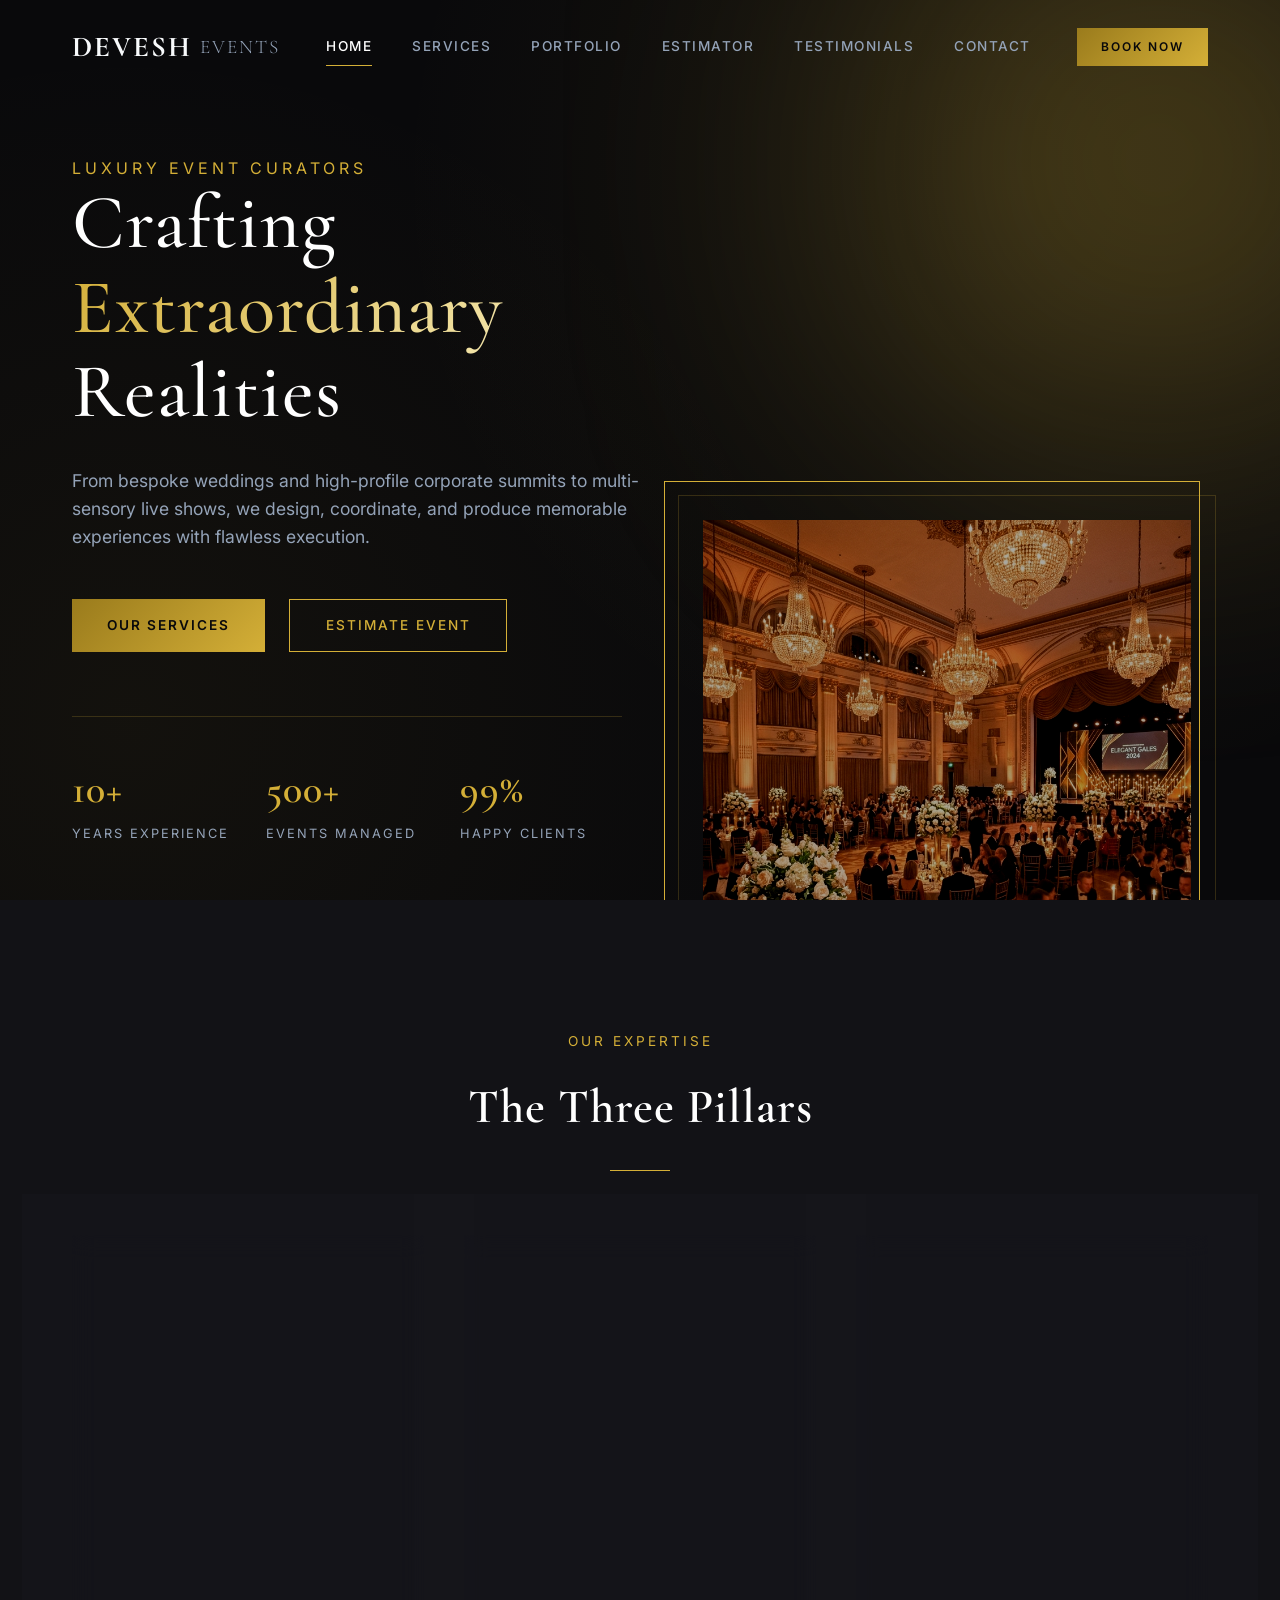
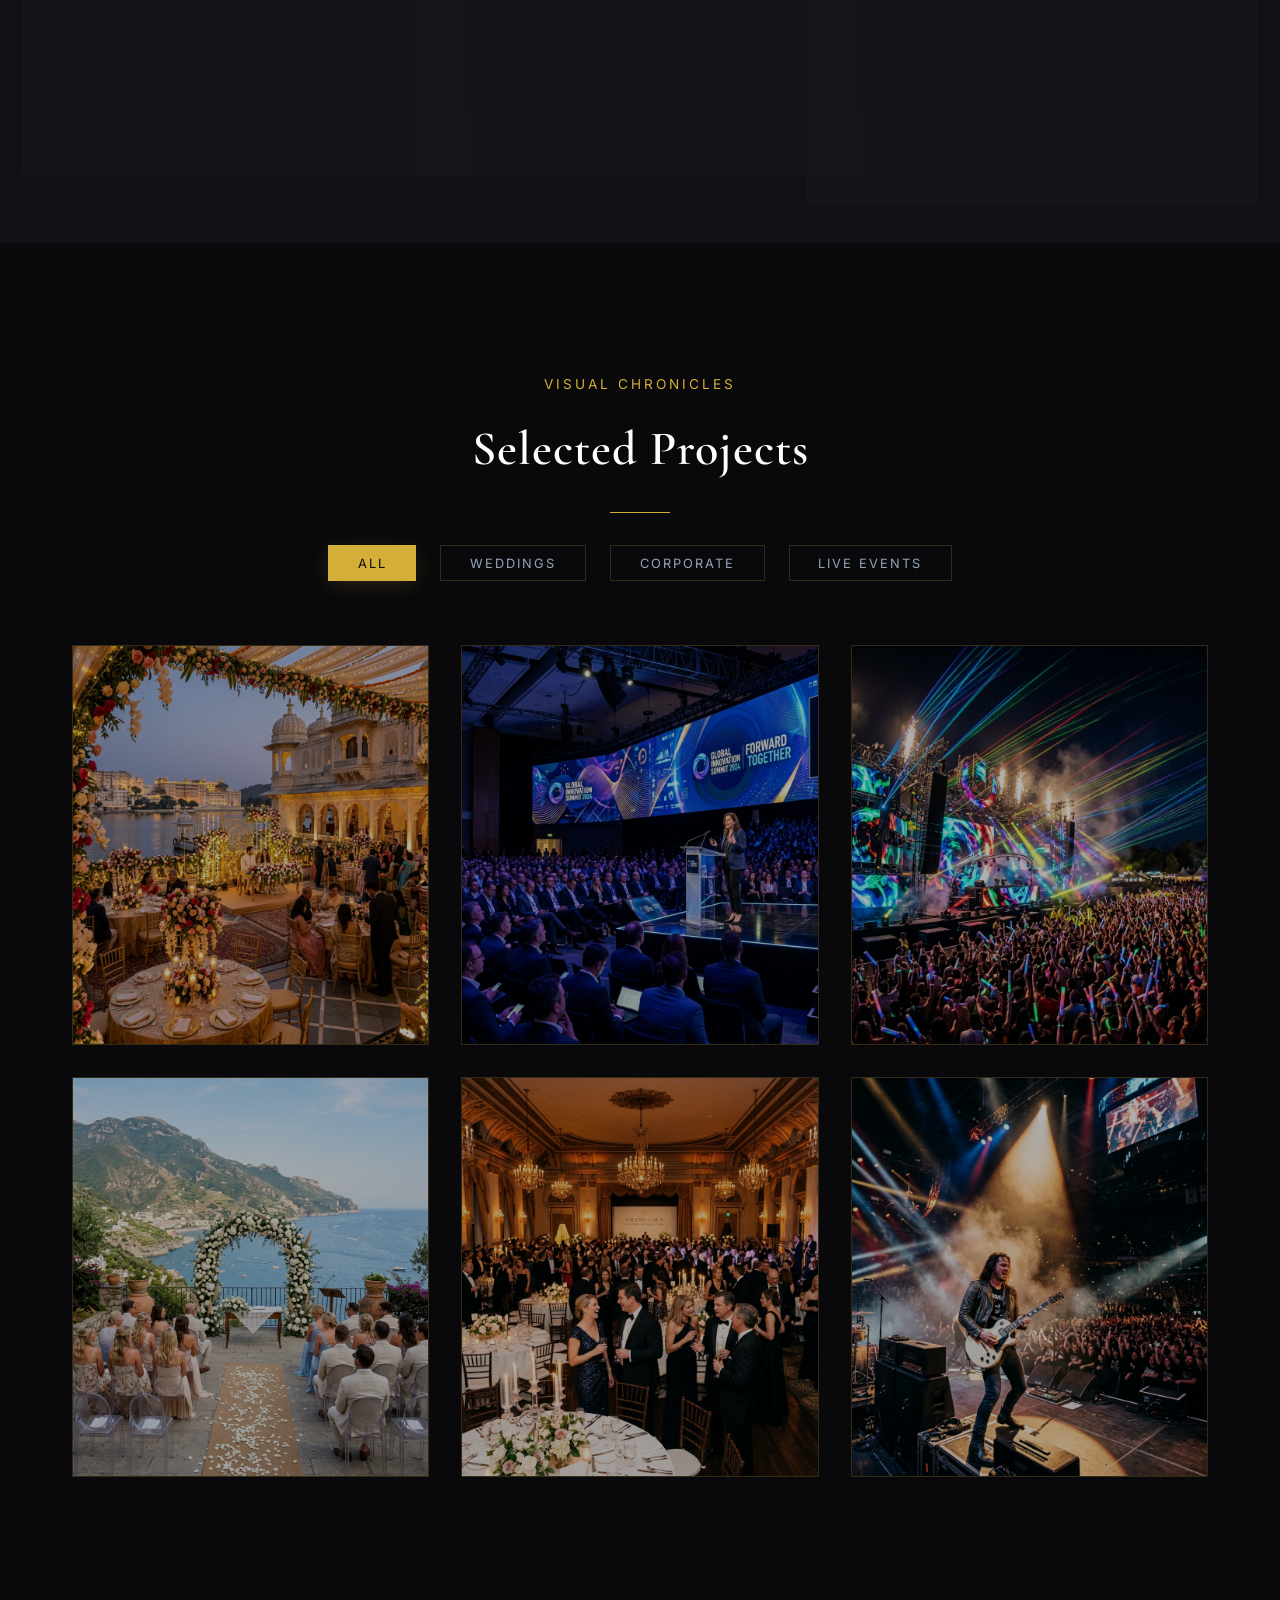
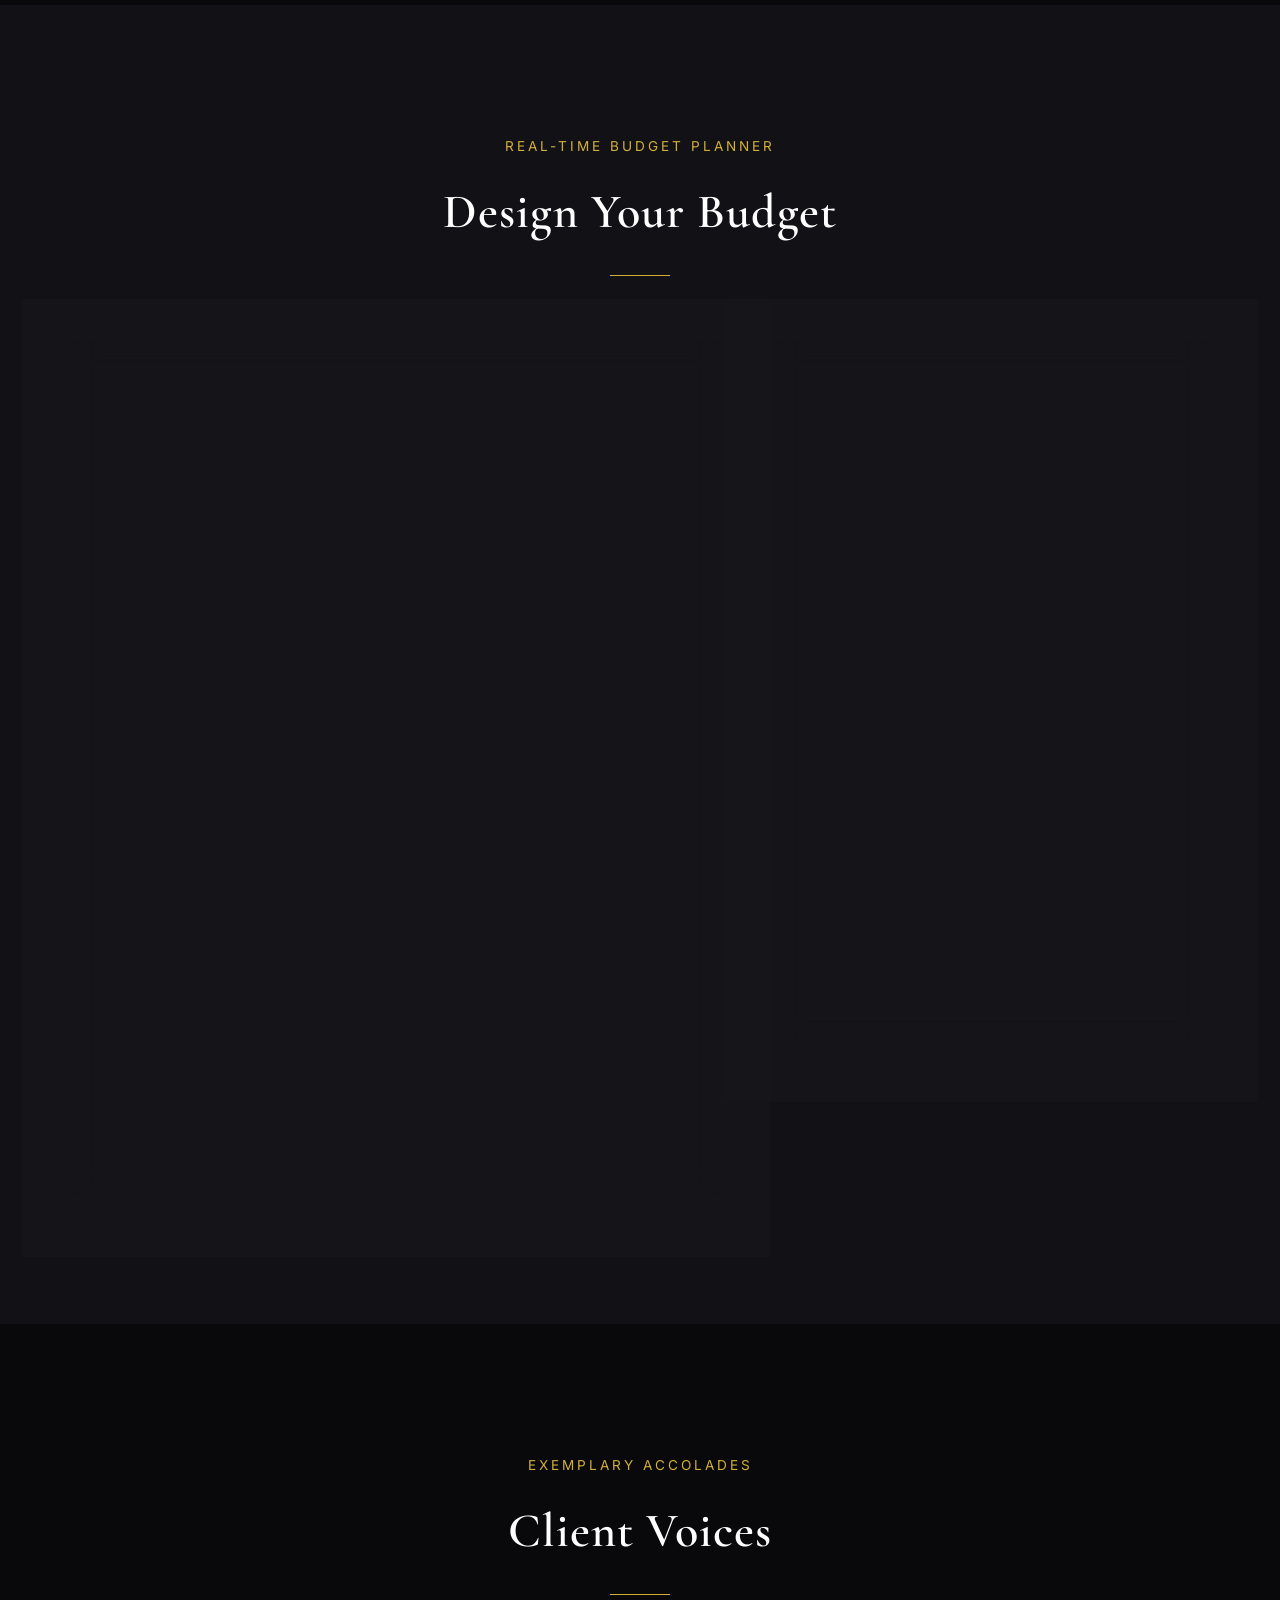
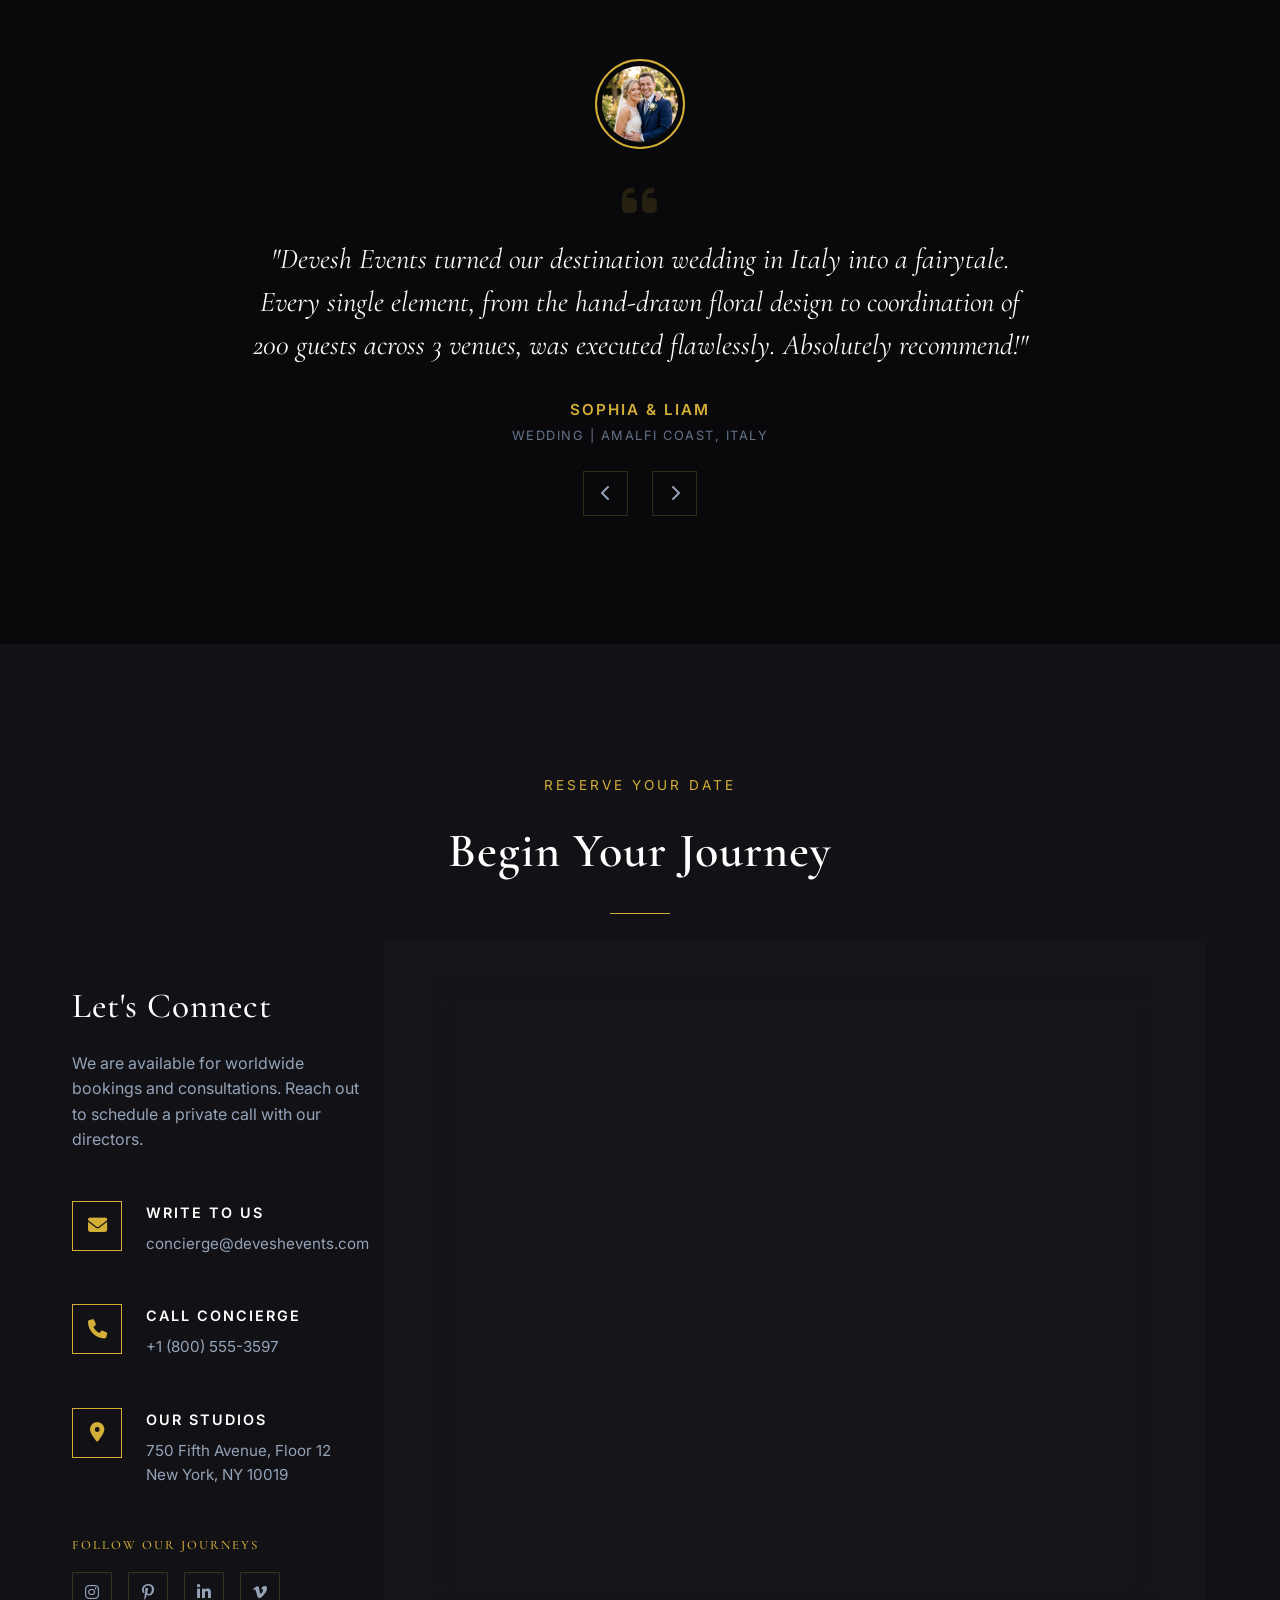
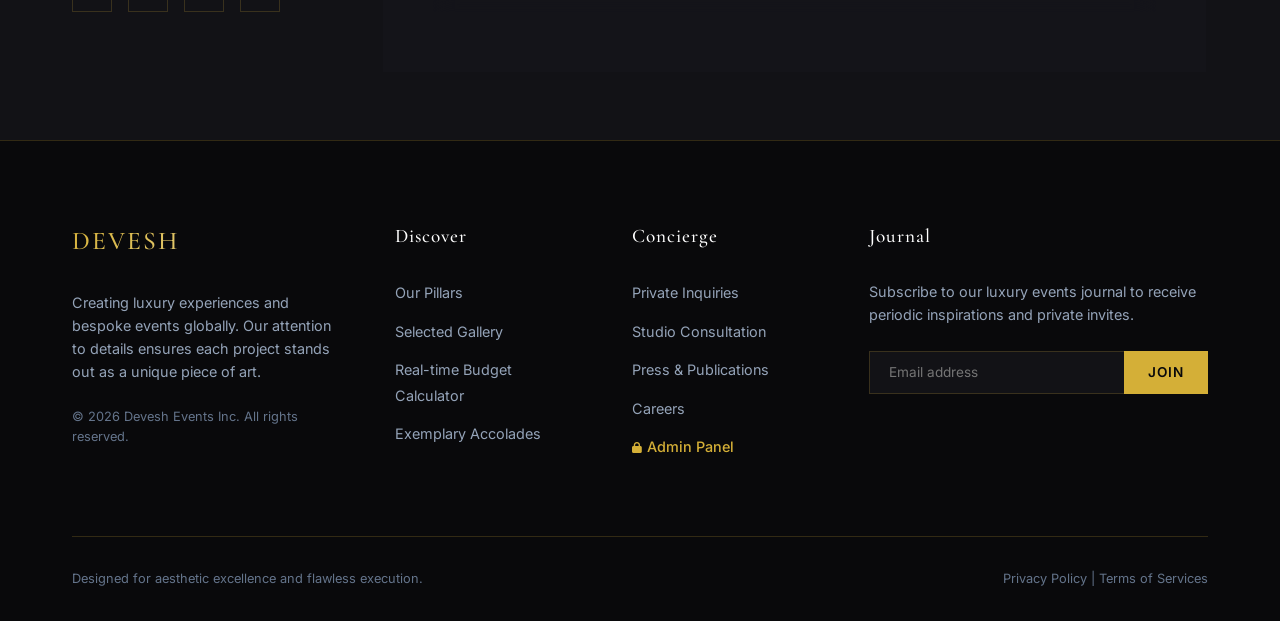
==== commit 6b81cc9b: "Rebrand to Devesh Events and implement serverless dynamic Admin Panel" ====
--- a/index.html
+++ b/index.html
@@ -3,10 +3,10 @@
 <head>
     <meta charset="UTF-8">
     <meta name="viewport" content="width=device-width, initial-scale=1.0">
-    <meta name="description" content="Elysian Events - Premium, luxury event planning and production agency specializing in bespoke weddings, corporate summits, and high-energy live concerts.">
+    <meta name="description" content="Devesh Events - Premium, luxury event planning and production agency specializing in bespoke weddings, corporate summits, and high-energy live concerts.">
     <meta name="keywords" content="Luxury Wedding Planner, Corporate Event Management, Concert Producer, Live Events Agency, Event Planner, Premium Weddings">
-    <meta name="author" content="Elysian Events">
-    <title>Elysian Events | Luxury Event Production & Planning Agency</title>
+    <meta name="author" content="Devesh Events">
+    <title>Devesh Events | Luxury Event Production & Planning Agency</title>
     <!-- Font Awesome for premium icons -->
     <link rel="stylesheet" href="https://cdnjs.cloudflare.com/ajax/libs/font-awesome/6.4.0/css/all.min.css">
     <!-- Local CSS link -->
@@ -18,7 +18,7 @@
     <nav class="navbar" id="main-navbar">
         <div class="container">
             <a href="#home" class="logo" id="nav-logo">
-                ELYSIAN <span>EVENTS</span>
+                DEVESH <span>EVENTS</span>
             </a>
             
             <div class="nav-links" id="desktop-nav-links">
@@ -86,7 +86,7 @@
         <!-- Hero visual container -->
         <div class="hero-visual fade-in" id="hero-showcase">
             <div class="hero-img-container">
-                <img src="assets/hero_event.jpg" alt="Elysian Luxury Event Production" id="hero-visual-img">
+                <img src="assets/hero_event.jpg" alt="Devesh Luxury Event Production" id="hero-visual-img">
             </div>
         </div>
     </header>
@@ -166,65 +166,7 @@
             
             <!-- Grid -->
             <div class="portfolio-grid fade-in" id="portfolio-gallery-grid">
-                <!-- Item 1: Wedding -->
-                <div class="portfolio-item" data-category="weddings" id="portfolio-item-1">
-                    <img src="assets/portfolio_wedding_1.jpg" alt="Classic Royal Palace Wedding">
-                    <div class="portfolio-overlay">
-                        <span class="portfolio-category">Weddings</span>
-                        <h3 class="portfolio-title">A Royal Affair</h3>
-                        <p class="portfolio-details">Palace Wedding | Udaipur, India</p>
-                    </div>
-                </div>
-
-                <!-- Item 2: Corporate -->
-                <div class="portfolio-item" data-category="corporate" id="portfolio-item-2">
-                    <img src="assets/portfolio_corp_1.jpg" alt="Interactive Corporate Tech Summit">
-                    <div class="portfolio-overlay">
-                        <span class="portfolio-category">Corporate</span>
-                        <h3 class="portfolio-title">NextGen Summit</h3>
-                        <p class="portfolio-details">Product Launch | San Francisco, CA</p>
-                    </div>
-                </div>
-
-                <!-- Item 3: Live Event -->
-                <div class="portfolio-item" data-category="live" id="portfolio-item-3">
-                    <img src="assets/portfolio_live_1.jpg" alt="Outdoor Arena Electronic Concert">
-                    <div class="portfolio-overlay">
-                        <span class="portfolio-category">Live Events</span>
-                        <h3 class="portfolio-title">Elysian Arena</h3>
-                        <p class="portfolio-details">Electronic Music Festival | London, UK</p>
-                    </div>
-                </div>
-
-                <!-- Item 4: Wedding -->
-                <div class="portfolio-item" data-category="weddings" id="portfolio-item-4">
-                    <img src="assets/portfolio_wedding_2.jpg" alt="Coastal Luxury Glassmorphic Wedding Setup">
-                    <div class="portfolio-overlay">
-                        <span class="portfolio-category">Weddings</span>
-                        <h3 class="portfolio-title">Coastal Whispers</h3>
-                        <p class="portfolio-details">Beach Wedding | Amalfi Coast, Italy</p>
-                    </div>
-                </div>
-
-                <!-- Item 5: Corporate -->
-                <div class="portfolio-item" data-category="corporate" id="portfolio-item-5">
-                    <img src="assets/portfolio_corp_2.jpg" alt="Black-Tie Charity Gala Event Details">
-                    <div class="portfolio-overlay">
-                        <span class="portfolio-category">Corporate</span>
-                        <h3 class="portfolio-title">Apex Charity Gala</h3>
-                        <p class="portfolio-details">Annual Fundraiser | New York, NY</p>
-                    </div>
-                </div>
-
-                <!-- Item 6: Live Event -->
-                <div class="portfolio-item" data-category="live" id="portfolio-item-6">
-                    <img src="assets/portfolio_live_2.jpg" alt="Indoor Arena Rock Concert Soundstage">
-                    <div class="portfolio-overlay">
-                        <span class="portfolio-category">Live Events</span>
-                        <h3 class="portfolio-title">Symphony of Rock</h3>
-                        <p class="portfolio-details">Arena Concert | Tokyo, Japan</p>
-                    </div>
-                </div>
+                <!-- Dynamic portfolio items will be rendered by JS -->
             </div>
         </div>
     </section>
@@ -388,7 +330,7 @@
                     <img src="assets/client_1.jpg" alt="Sophia & Liam - Wedding Clients" class="client-img">
                     <i class="fa-solid fa-quote-left quote-icon"></i>
                     <p class="testimonial-text">
-                        "Elysian Events turned our destination wedding in Italy into a fairytale. Every single element, from the hand-drawn floral design to coordination of 200 guests across 3 venues, was executed flawlessly. Absolutely recommend!"
+                        "Devesh Events turned our destination wedding in Italy into a fairytale. Every single element, from the hand-drawn floral design to coordination of 200 guests across 3 venues, was executed flawlessly. Absolutely recommend!"
                     </p>
                     <div class="client-info">
                         <h4>Sophia &amp; Liam</h4>
@@ -401,7 +343,7 @@
                     <img src="assets/client_2.jpg" alt="Marcus Vane - CEO, tech enterprise" class="client-img">
                     <i class="fa-solid fa-quote-left quote-icon"></i>
                     <p class="testimonial-text">
-                        "For our global product launch, precision was non-negotiable. The technical integration, crowd flow management, and stage setups were world-class. Elysian is our default choice for corporate events."
+                        "For our global product launch, precision was non-negotiable. The technical integration, crowd flow management, and stage setups were world-class. Devesh Events is our default choice for corporate events."
                     </p>
                     <div class="client-info">
                         <h4>Marcus Vane</h4>
@@ -414,7 +356,7 @@
                     <img src="assets/client_3.jpg" alt="Elena Rostova - Producer, Music Fest" class="client-img">
                     <i class="fa-solid fa-quote-left quote-icon"></i>
                     <p class="testimonial-text">
-                        "Managing the artist line-ups, security details, and soundstages for a crowd of 15,000 would have been impossible without Elysian. Their operations team is incredibly proactive under high pressure."
+                        "Managing the artist line-ups, security details, and soundstages for a crowd of 15,000 would have been impossible without Devesh Events. Their operations team is incredibly proactive under high pressure."
                     </p>
                     <div class="client-info">
                         <h4>Elena Rostova</h4>
@@ -455,7 +397,7 @@
                         <div class="info-icon"><i class="fa-solid fa-envelope"></i></div>
                         <div class="info-content">
                             <h4>Write to Us</h4>
-                            <p><a href="mailto:concierge@elysianevents.com">concierge@elysianevents.com</a></p>
+                            <p><a href="mailto:concierge@deveshevents.com">concierge@deveshevents.com</a></p>
                         </div>
                     </div>
 
@@ -532,9 +474,9 @@
         <div class="container">
             <div class="footer-grid">
                 <div class="footer-col">
-                    <h4 class="gold-text" style="font-size: 1.6rem; letter-spacing: 2px;">ELYSIAN</h4>
+                    <h4 class="gold-text" style="font-size: 1.6rem; letter-spacing: 2px;">DEVESH</h4>
                     <p>Creating luxury experiences and bespoke events globally. Our attention to details ensures each project stands out as a unique piece of art.</p>
-                    <p style="font-size: 0.8rem; color: var(--text-muted);">&copy; 2026 Elysian Events Inc. All rights reserved.</p>
+                    <p style="font-size: 0.8rem; color: var(--text-muted);">&copy; 2026 Devesh Events Inc. All rights reserved.</p>
                 </div>
                 
                 <div class="footer-col">
@@ -554,6 +496,7 @@
                         <li><a href="#contact">Studio Consultation</a></li>
                         <li><a href="#">Press &amp; Publications</a></li>
                         <li><a href="#">Careers</a></li>
+                        <li><a href="admin.html" style="color: var(--gold); font-weight: 500;"><i class="fa-solid fa-lock" style="font-size: 0.7rem; margin-right: 5px;"></i>Admin Panel</a></li>
                     </ul>
                 </div>
                 
--- a/styles.css
+++ b/styles.css
@@ -1,5 +1,5 @@
 /* 
-   Elysian Events - Premium Design System & Stylesheet
+   Devesh Events - Premium Design System & Stylesheet
    Luxury Dark Mode & Gold Accent Palette
 */
 
